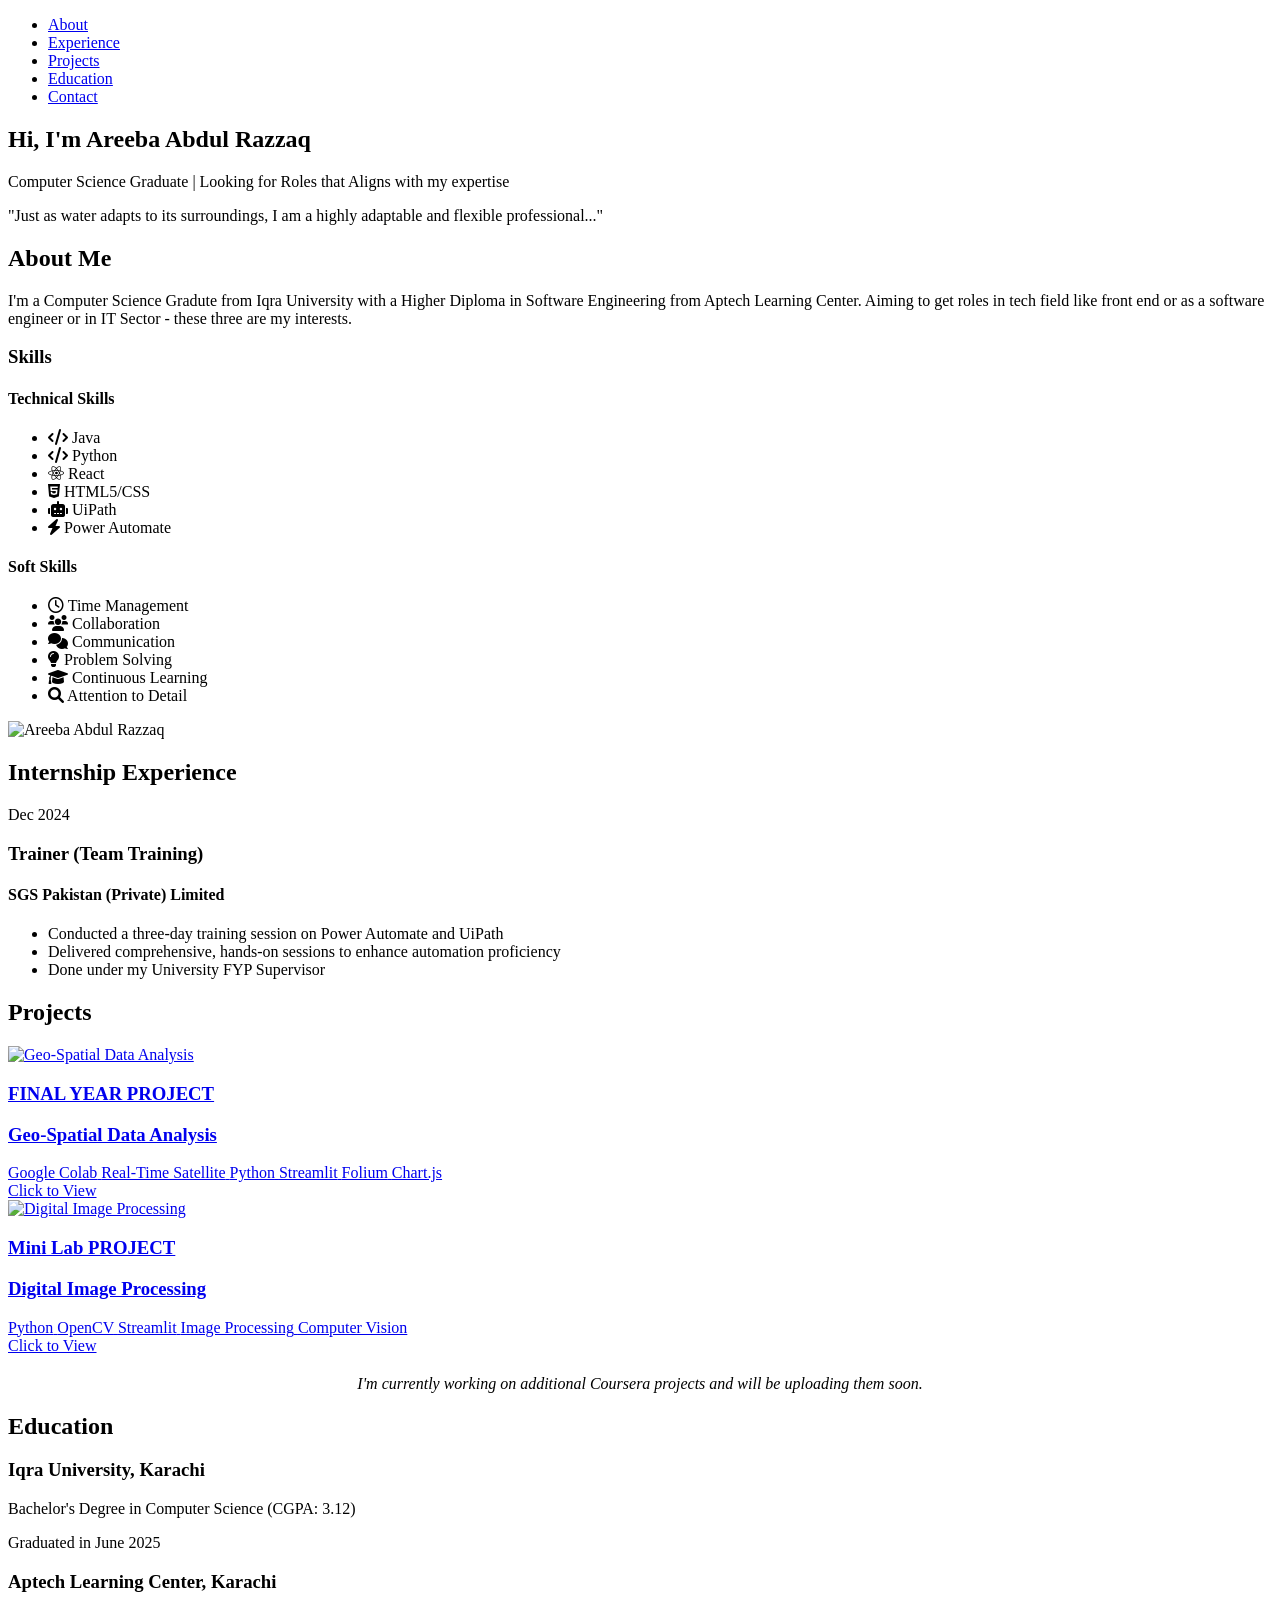
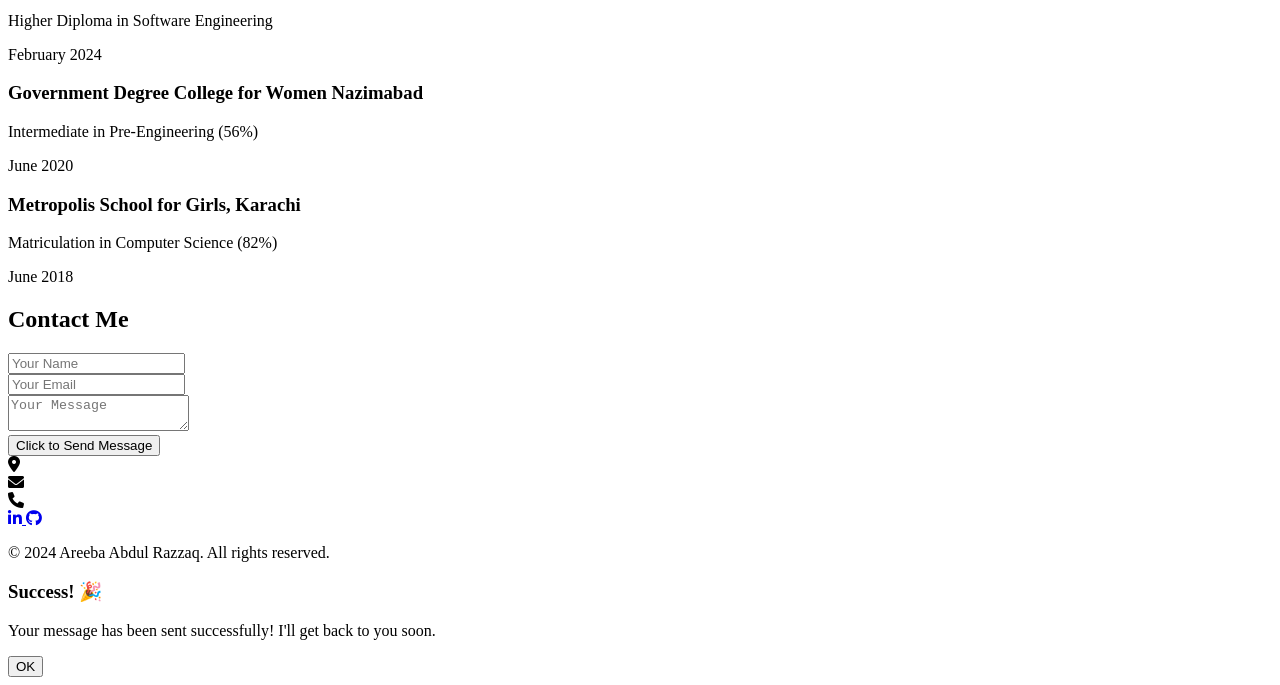
==== index.html @ e2c55e88 "Fix formatting issues in index.html" ====
<!DOCTYPE html>
<html lang="en">
<head>
    <meta charset="UTF-8">
    <meta name="viewport" content="width=device-width, initial-scale=1.0">
    <title>Areeba Abdul Razzaq | Portfolio</title>
    <link rel="stylesheet" href="styles.css">
    <link rel="stylesheet" href="https://cdnjs.cloudflare.com/ajax/libs/font-awesome/6.0.0-beta3/css/all.min.css">




    
</head>
<body>
    <nav id="navbar">
        <ul>
            <li><a href="#about">About</a></li>
            <li><a href="#experience">Experience</a></li>
            <li><a href="#projects">Projects</a></li>
            <li><a href="#education">Education</a></li>
            <li><a href="#contact">Contact</a></li>
        </ul>
    </nav>

    <section id="welcome-section">
        <h1>Hi, I'm Areeba Abdul Razzaq</h1>
        <p>Computer Science Graduate | Looking for Roles that Aligns with my expertise</p>
        <div class="quote">
            <p>"Just as water adapts to its surroundings, I am a highly adaptable and flexible professional..."</p>
        </div>
    </section>

    <section id="about">
        <h2>About Me</h2>
        <div class="about-content">
            <div class="about-text">
                <p>I'm a Computer Science Gradute from Iqra University with a Higher Diploma in Software Engineering from Aptech Learning Center. Aiming to get roles in tech field like front end or as a software engineer or in IT Sector - these three are my interests.</p>
                
                <h3>Skills</h3>
                <div class="skills-container">
                    <div class="technical-skills">
                        <h4>Technical Skills</h4>
                        <ul>
                            <li><i class="fas fa-code"></i> Java</li>
                            <li><i class="fas fa-code"></i> Python</li>
                            <li><i class="fab fa-react"></i> React</li>
                            <li><i class="fab fa-html5"></i> HTML5/CSS</li>
                            <li><i class="fas fa-robot"></i> UiPath</li>
                            <li><i class="fas fa-bolt"></i> Power Automate</li>
                        </ul>
                    </div>
                    <div class="soft-skills">
                        <h4>Soft Skills</h4>
                        <ul>
                            <li><i class="far fa-clock"></i> Time Management</li>
                            <li><i class="fas fa-users"></i> Collaboration</li>
                            <li><i class="fas fa-comments"></i> Communication</li>
                            <li><i class="fas fa-lightbulb"></i> Problem Solving</li>
                            <li><i class="fas fa-graduation-cap"></i> Continuous Learning</li>
                            <li><i class="fas fa-search"></i> Attention to Detail</li>
                        </ul>
                    </div>
                </div>
            </div>
            <div class="about-image">
                <img src="images/8I9A2857.JPG" alt="Areeba Abdul Razzaq">
            </div>
        </div>
    </section>

    <section id="experience">
        <h2>Internship Experience</h2>
        <div class="experience-container">
            <div class="experience-item">
                <div class="experience-date">Dec 2024</div>
                <div class="experience-content">
                    <h3>Trainer (Team Training)</h3>
                    <h4>SGS Pakistan (Private) Limited</h4>
                    <ul>
                        <li>Conducted a three-day training session on Power Automate and UiPath</li>
                        <li>Delivered comprehensive, hands-on sessions to enhance automation proficiency</li>
                        <li>Done under my University FYP Supervisor</li>
                    </ul>
                </div>
            </div>
        </div>
    </section>
<section id="projects">
    <h2>Projects</h2>
    <div class="projects-container">
        <div class="project-box">
            <div class="project-showcase">
                <a href="Final year Project.html" class="project-logo-container">
                    <div class="project-logo">
                        <img src="images/White Green and Black Line Art Earth Illustrative Nature Think Green Logo.png" alt="Geo-Spatial Data Analysis">
                    </div>
                    <h3>FINAL YEAR PROJECT</h3>
                    <h3>Geo-Spatial Data Analysis</h3>
                    <div class="project-tech">
                        <span>Google Colab</span>
                        <span>Real-Time Satellite</span>
                        <span>Python</span>
                        <span>Streamlit</span>
                        <span>Folium</span>
                        <span>Chart.js</span>
                    </div>
                </a>
                <a href="Final year Project.html" class="view-button">Click to View</a>
            </div>
        </div>

        <div class="project-box">
            <div class="project-showcase">
                <a href="https://digital-image-processing-lab-project-gjbtpv6ldcf4sjl9gvobe4.streamlit.app/" class="project-logo-container">
                    <div class="project-logo">
                        <img src="https://streamlit.io/images/brand/streamlit-mark-color.png" alt="Digital Image Processing">
                    </div>
                    <h3>Mini Lab PROJECT</h3>
                    <h3>Digital Image Processing</h3>
                    <div class="project-tech">
                        <span>Python</span>
                        <span>OpenCV</span>
                        <span>Streamlit</span>
                        <span>Image Processing</span>
                        <span>Computer Vision</span>
                    </div>
                </a>
                <a href="https://digital-image-processing-lab-project-gjbtpv6ldcf4sjl9gvobe4.streamlit.app/" class="view-button">Click to View</a>
            </div>
        </div>
    </div>

    <p style="text-align: center; margin-top: 20px; font-style: italic;">
        I'm currently working on additional Coursera projects and will be uploading them soon.
    </p>
</section>


    <section id="education">
        <h2>Education</h2>
        <div class="education-container">
            <div class="education-item">
                <h3>Iqra University, Karachi</h3>
                <p>Bachelor's Degree in Computer Science (CGPA: 3.12)</p>
                <p>Graduated in June 2025</p>
            </div>
            <div class="education-item">
                <h3>Aptech Learning Center, Karachi</h3>
                <p>Higher Diploma in Software Engineering</p>
                <p>February 2024</p>
            </div>
            <div class="education-item">
                <h3>Government Degree College for Women Nazimabad</h3>
                <p>Intermediate in Pre-Engineering (56%)</p>
                <p>June 2020</p>
            </div>
            <div class="education-item">
                <h3>Metropolis School for Girls, Karachi</h3>
                <p>Matriculation in Computer Science (82%)</p>
                <p>June 2018</p>
            </div>
        </div>
    </section>

    <section id="contact">
        <h2>Contact Me</h2>
        <div class="contact-container">
            <form id="contactForm" action="https://formsubmit.co/areebaabdulrazzaq06@gmail.com" method="POST">
                <div class="form-group">
                    <input type="text" id="name" name="name" placeholder="Your Name" required>
                </div>
                <div class="form-group">
                    <input type="email" id="email" name="email" placeholder="Your Email" required>
                </div>
                <div class="form-group">
                    <textarea id="message" name="message" placeholder="Your Message" required></textarea>
                </div>
                <input type="hidden" name="_subject" value="New Contact Form Submission">
                <input type="hidden" name="_captcha" value="false">
                <input type="text" name="_honey" style="display:none">
                <button type="submit" class="btn">Click to Send Message</button>
            </form>

            <div class="contact-details">
                <div class="contact-info">
                    <div class="contact-icon" data-tooltip="Karachi, Pakistan">
                        <i class="fas fa-map-marker-alt"></i>
                    </div>
                    <div class="contact-icon" data-tooltip="areebaabdulrazzaq06@gmail.com">
                        <i class="fas fa-envelope"></i>
                    </div>
                    <div class="contact-icon" data-tooltip="+92 312 2868633">
                        <i class="fas fa-phone"></i>
                    </div>
                </div>
                
                <div class="social-links">
                    <a href="https://www.linkedin.com/in/areeba-a-razzaq-45b7b427b" target="_blank" class="social-btn" data-tooltip="LinkedIn">
                        <i class="fab fa-linkedin-in"></i>
                    </a>
                    <a href="https://github.com/areeba-png" target="_blank" class="social-btn" data-tooltip="GitHub">
                        <i class="fab fa-github"></i>
                    </a>
                </div>
            </div>
        </div>
    </section>

    <footer>
        <p>&copy; 2024 Areeba Abdul Razzaq. All rights reserved.</p>
    </footer>

    <div id="successModal" class="modal">
        <div class="modal-content">
            <h3>Success! 🎉</h3>
            <p>Your message has been sent successfully! I'll get back to you soon.</p>
            <button class="modal-close">OK</button>
        </div>
    </div>

    <script src="script.js"></script>
</body>
</html>
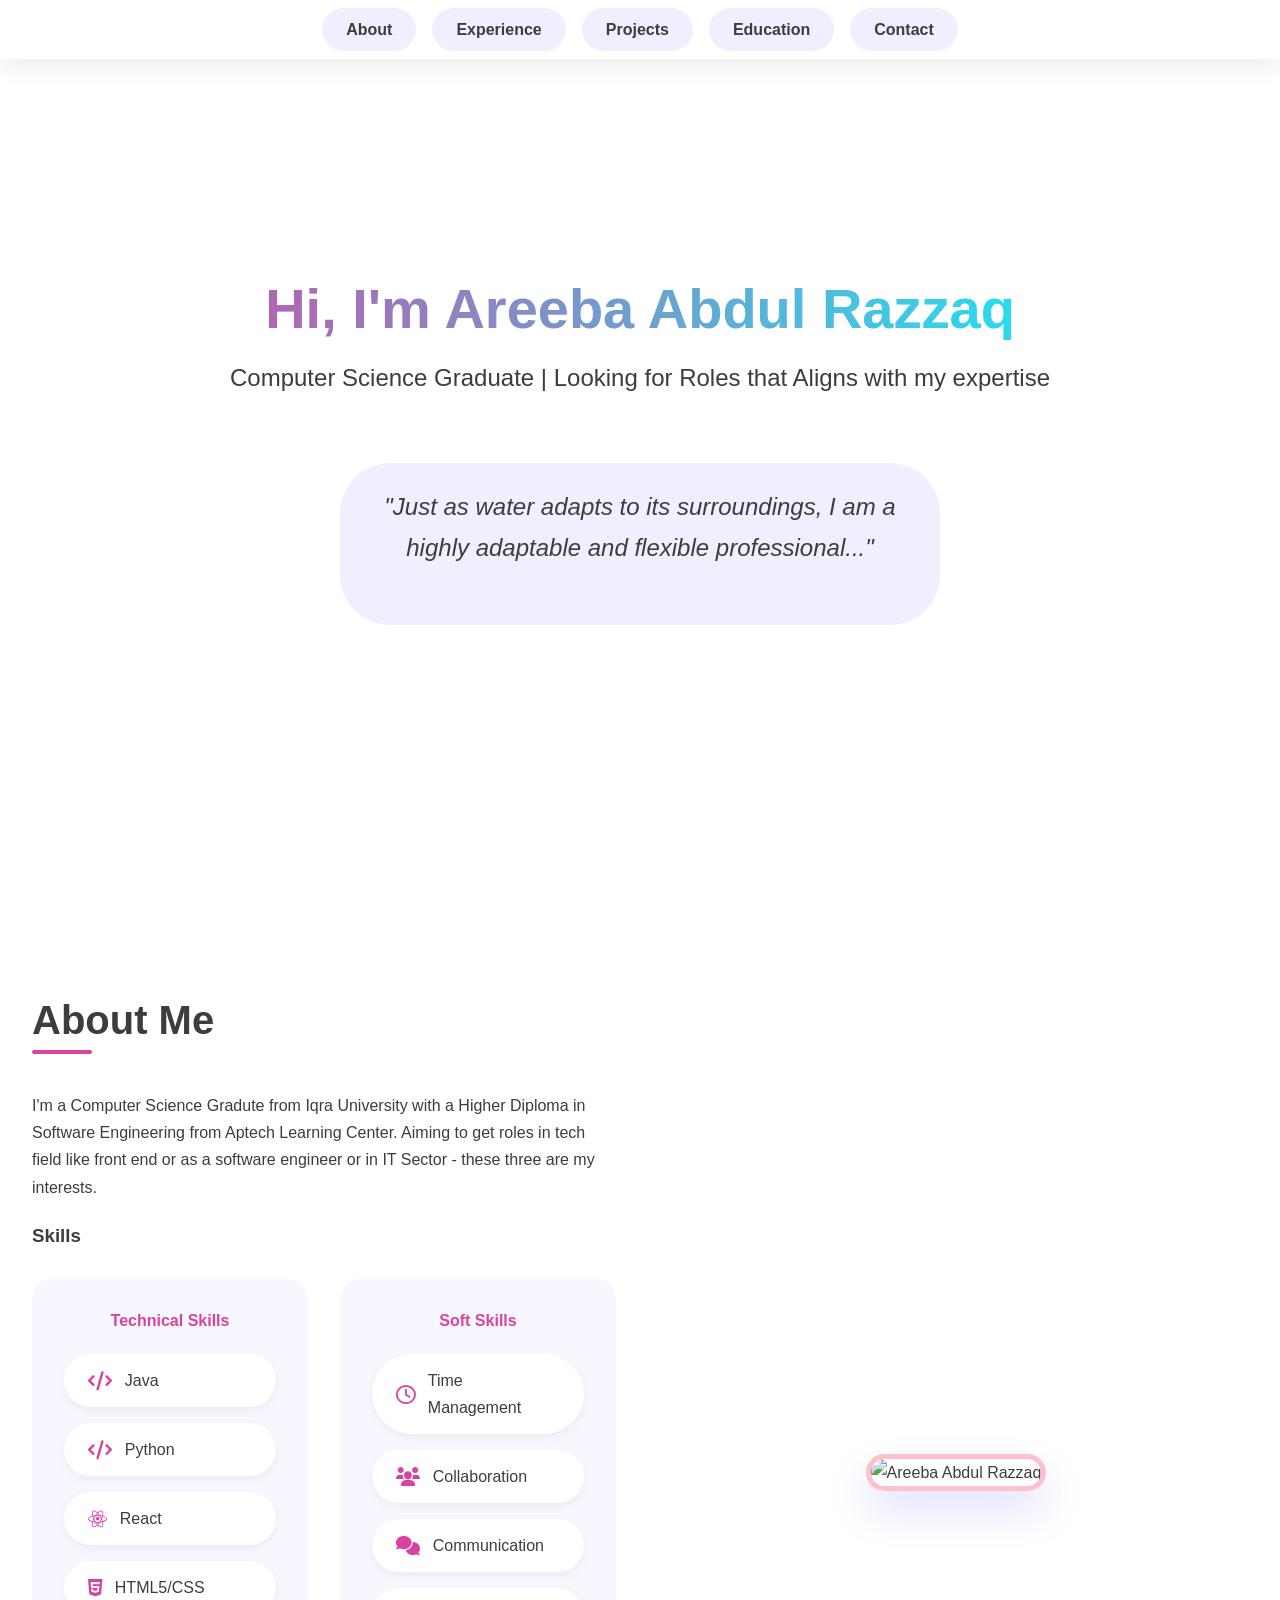
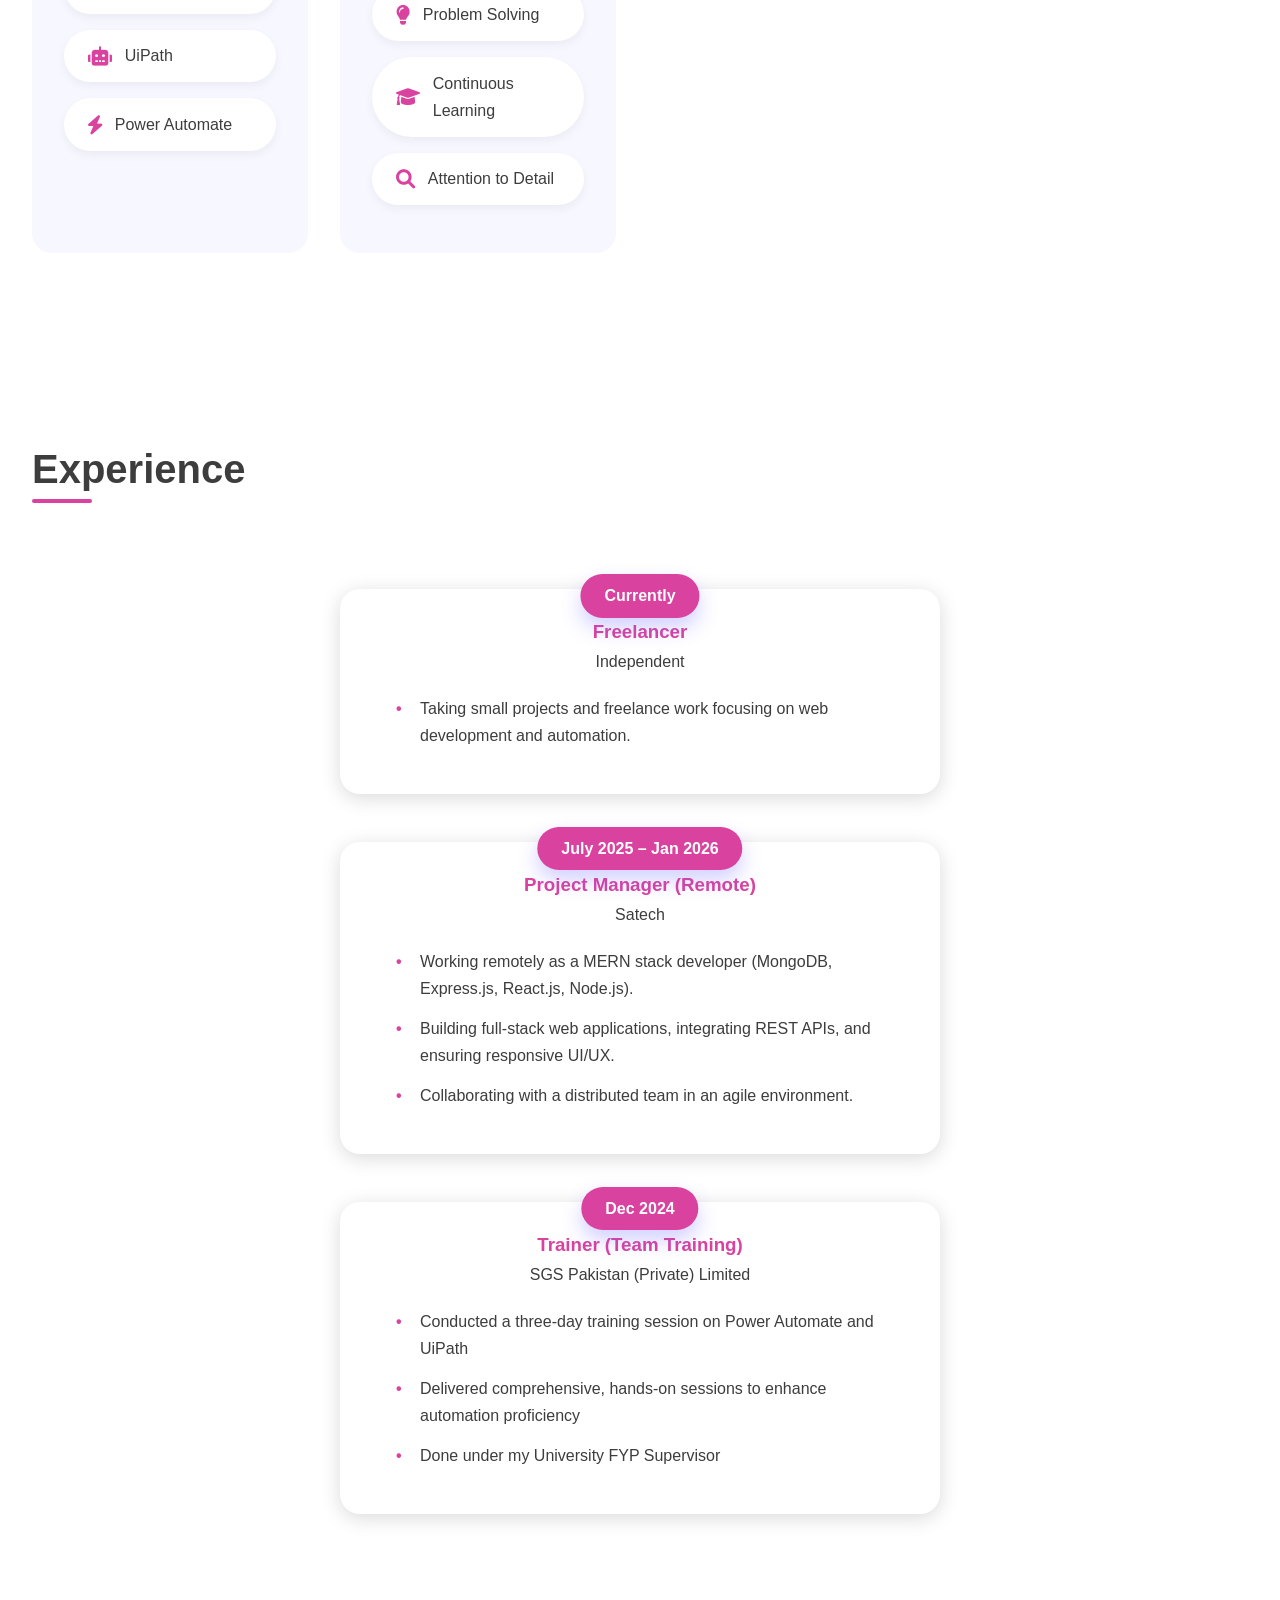
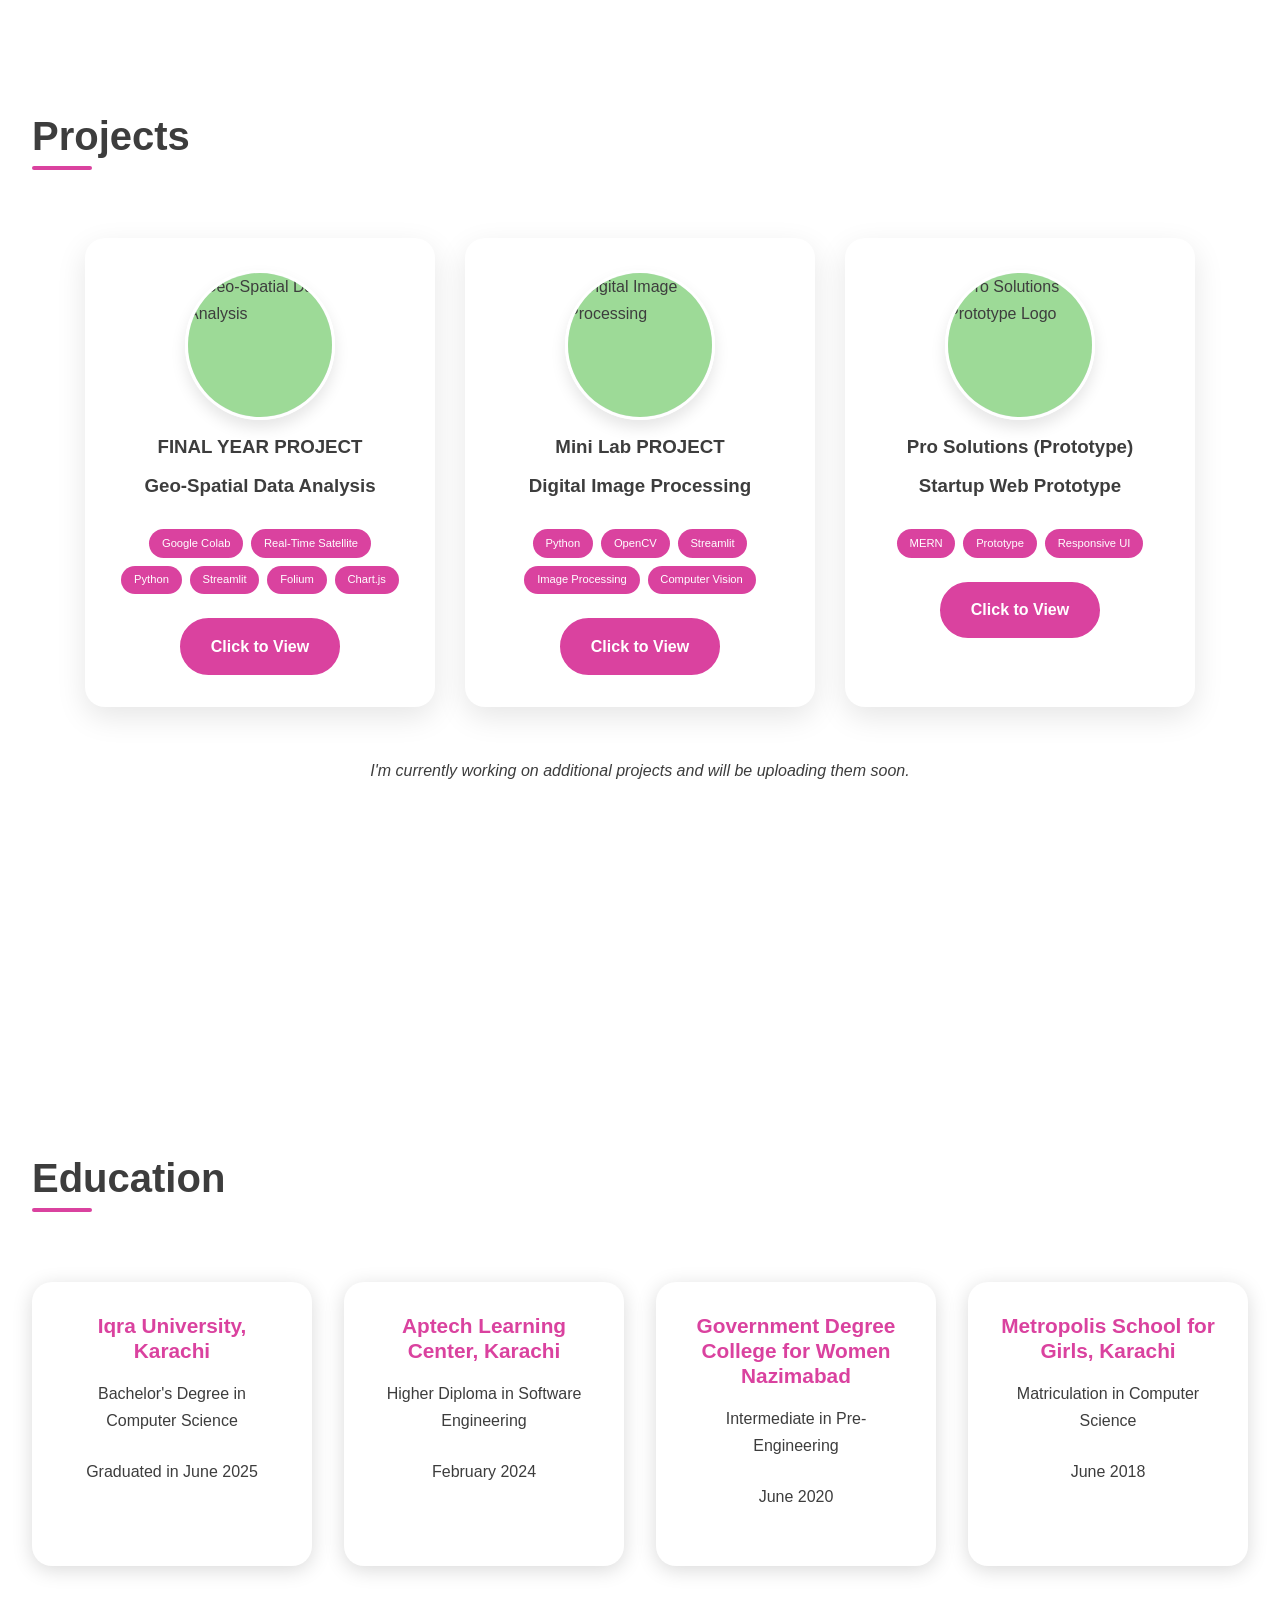
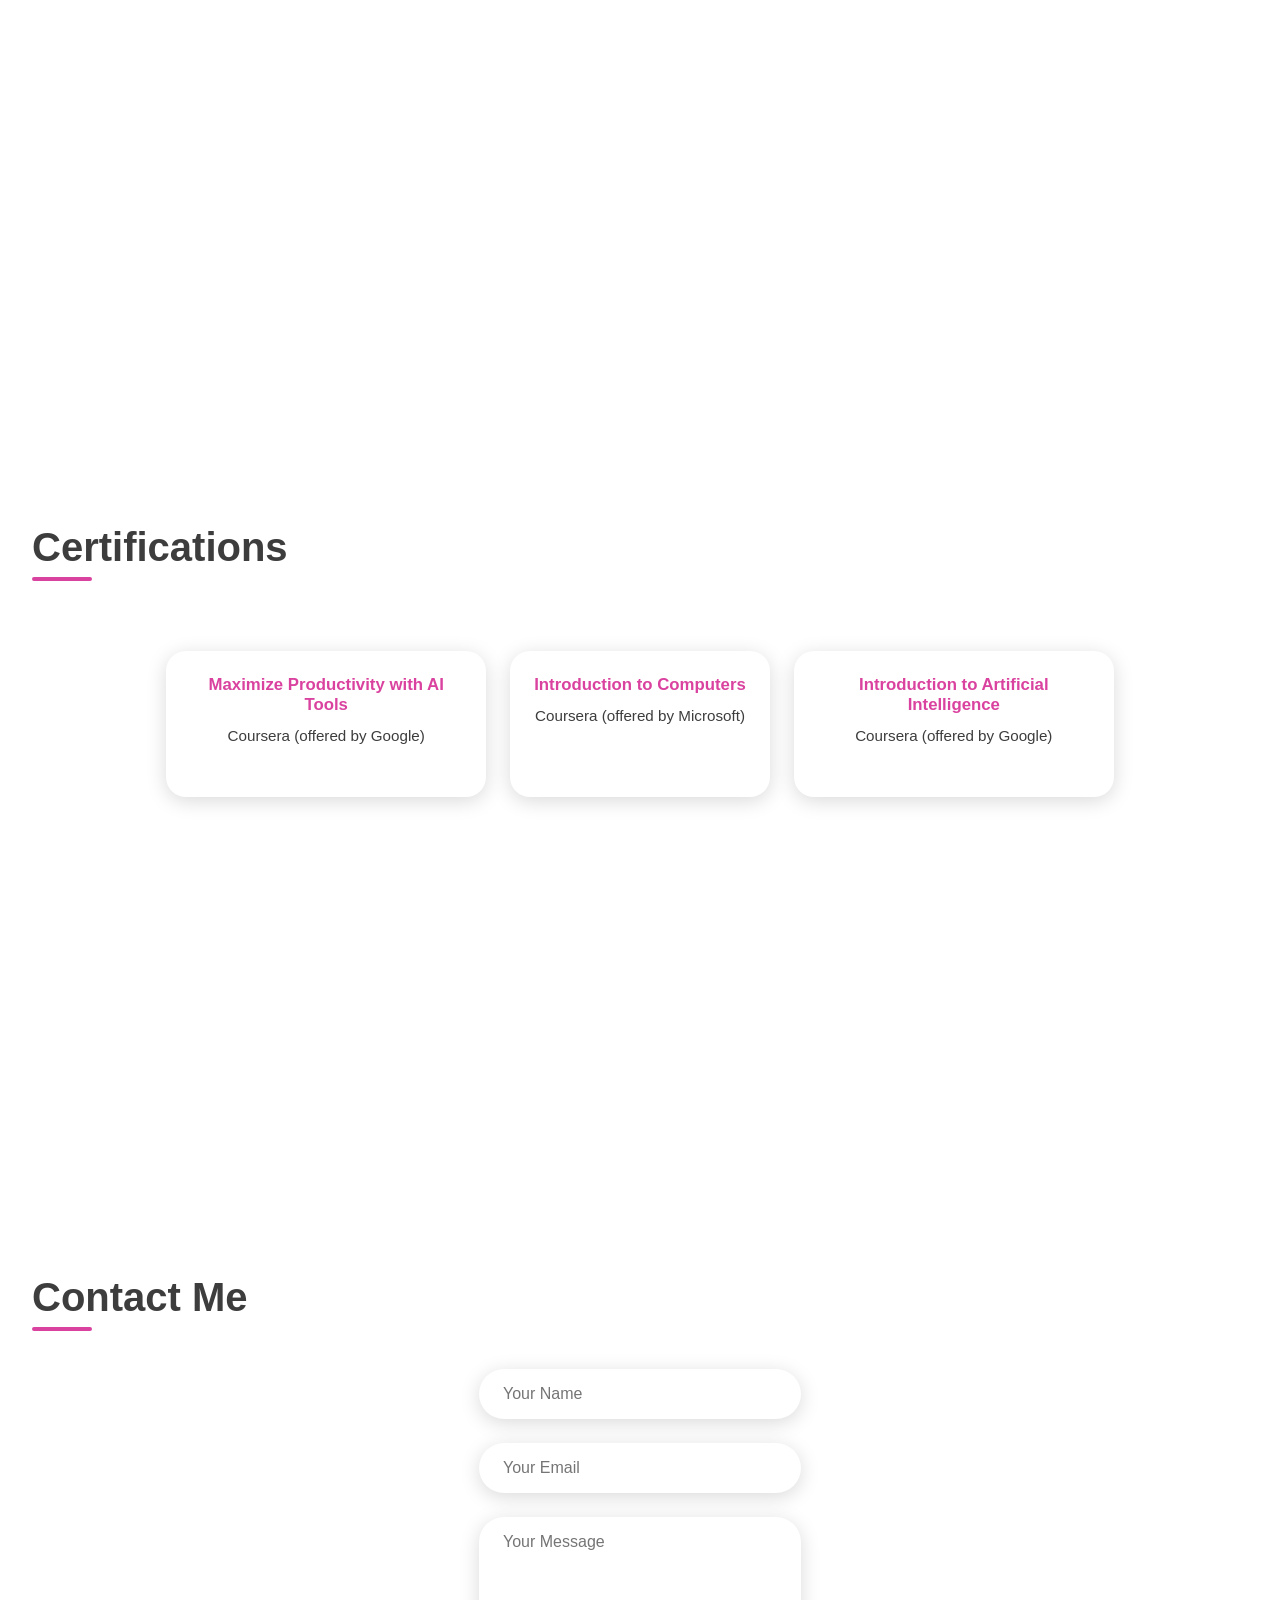
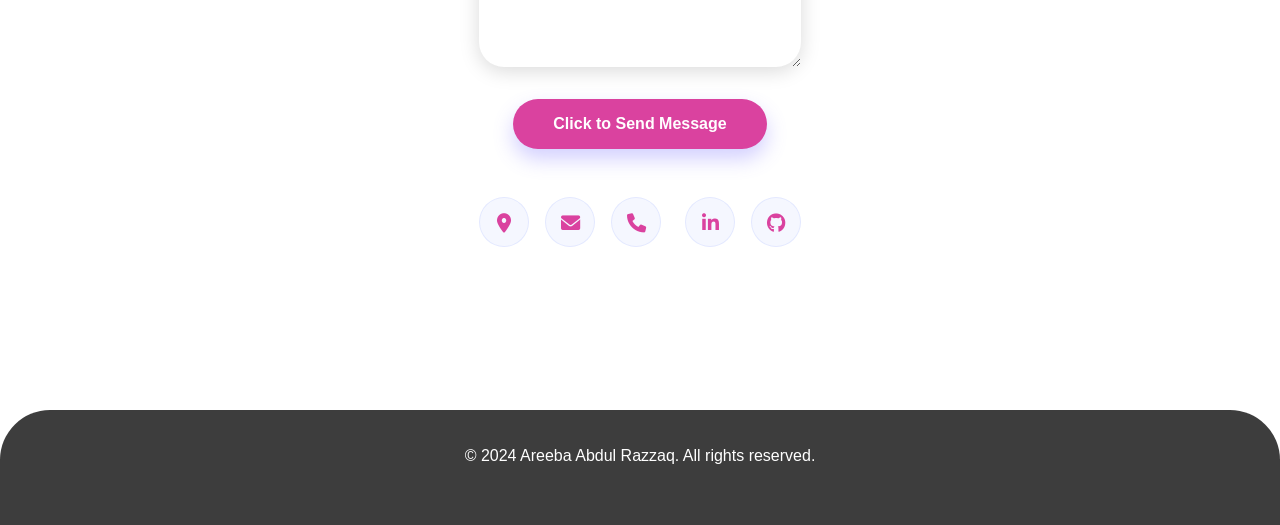
==== commit a806019f: "Updated the portfolio" ====
--- a/index.html
+++ b/index.html
@@ -7,10 +7,6 @@
     <link rel="stylesheet" href="styles.css">
     <link rel="stylesheet" href="https://cdnjs.cloudflare.com/ajax/libs/font-awesome/6.0.0-beta3/css/all.min.css">
 
-
-
-
-    
 </head>
 <body>
     <nav id="navbar">
@@ -70,8 +66,32 @@
     </section>
 
     <section id="experience">
-        <h2>Internship Experience</h2>
+        <h2>Experience</h2>
         <div class="experience-container">
+            <div class="experience-item">
+                <div class="experience-date">Currently</div>
+                <div class="experience-content">
+                    <h3>Freelancer</h3>
+                    <h4>Independent</h4>
+                    <ul>
+                        <li>Taking small projects and freelance work focusing on web development and automation.</li>
+                    </ul>
+                </div>
+            </div>
+
+            <div class="experience-item">
+                <div class="experience-date">July 2025 – Jan 2026</div>
+                <div class="experience-content">
+                    <h3>Project Manager (Remote)</h3>
+                    <h4>Satech</h4>
+                    <ul>
+                        <li>Working remotely as a MERN stack developer (MongoDB, Express.js, React.js, Node.js).</li>
+                        <li>Building full-stack web applications, integrating REST APIs, and ensuring responsive UI/UX.</li>
+                        <li>Collaborating with a distributed team in an agile environment.</li>
+                    </ul>
+                </div>
+            </div>
+
             <div class="experience-item">
                 <div class="experience-date">Dec 2024</div>
                 <div class="experience-content">
@@ -129,12 +149,31 @@
                 <a href="https://digital-image-processing-lab-project-gjbtpv6ldcf4sjl9gvobe4.streamlit.app/" class="view-button">Click to View</a>
             </div>
         </div>
+        <div class="project-box">
+            <div class="project-showcase">
+                <a href="https://pro-solutions-sage.vercel.app/" class="project-logo-container" target="_blank">
+                    <div class="project-logo">
+                        <img src="https://pro-solutions-sage.vercel.app/Images/logo.png" alt="Pro Solutions Prototype Logo">
+                    </div>
+                    <h3>Pro Solutions (Prototype)</h3>
+                    <h3>Startup Web Prototype</h3>
+                    <div class="project-tech">
+                        <span>MERN</span>
+                        <span>Prototype</span>
+                        <span>Responsive UI</span>
+                    </div>
+                </a>
+                <a href="https://pro-solutions-sage.vercel.app/" class="view-button" target="_blank">Click to View</a>
+            </div>
+        </div>
     </div>
 
     <p style="text-align: center; margin-top: 20px; font-style: italic;">
-        I'm currently working on additional Coursera projects and will be uploading them soon.
+        I'm currently working on additional projects and will be uploading them soon.
     </p>
 </section>
+
+    
 
 
     <section id="education">
@@ -142,7 +181,7 @@
         <div class="education-container">
             <div class="education-item">
                 <h3>Iqra University, Karachi</h3>
-                <p>Bachelor's Degree in Computer Science (CGPA: 3.12)</p>
+                <p>Bachelor's Degree in Computer Science</p>
                 <p>Graduated in June 2025</p>
             </div>
             <div class="education-item">
@@ -152,13 +191,31 @@
             </div>
             <div class="education-item">
                 <h3>Government Degree College for Women Nazimabad</h3>
-                <p>Intermediate in Pre-Engineering (56%)</p>
+                <p>Intermediate in Pre-Engineering</p>
                 <p>June 2020</p>
             </div>
             <div class="education-item">
                 <h3>Metropolis School for Girls, Karachi</h3>
-                <p>Matriculation in Computer Science (82%)</p>
+                <p>Matriculation in Computer Science</p>
                 <p>June 2018</p>
+            </div>
+        </div>
+    </section>
+
+    <section id="certifications">
+        <h2>Certifications</h2>
+        <div class="certifications-container">
+            <div class="certification-item">
+                <h3>Maximize Productivity with AI Tools</h3>
+                <p>Coursera (offered by Google)</p>
+            </div>
+            <div class="certification-item">
+                <h3>Introduction to Computers</h3>
+                <p>Coursera (offered by Microsoft)</p>
+            </div>
+            <div class="certification-item">
+                <h3>Introduction to Artificial Intelligence</h3>
+                <p>Coursera (offered by Google)</p>
             </div>
         </div>
     </section>
--- a/styles.css
+++ b/styles.css
@@ -0,0 +1,723 @@
+/* ===== CIRCULAR DESIGN SYSTEM ===== */
+:root {
+  --primary: #da429f;        /* bubblegum pink */
+  --primary-light: #ffc0cb;  /* pastel pink */
+  --secondary: #9370db;      /* medium purple */
+  --accent: #00ffff;         /* bright aqua */
+  --dark: #3d3d3d;           /* dark gray */
+  --light: #fff0f5;          /* lavender blush */
+  --lighter: #ffffff;
+  --transition: all 0.4s ease;
+  --shadow: 0 4px 20px rgba(0, 0, 0, 0.15);
+  --border-radius: 20px;
+}
+
+
+
+/* ===== BASE STYLES ===== */
+* {
+  margin: 0;
+  padding: 0;
+  box-sizing: border-box;
+}
+
+body {
+  font-family: 'Poppins', sans-serif;
+  line-height: 1.7;
+  color: var(--dark);
+  background-color: var(--lighter);
+  overflow-x: hidden;
+}
+
+section {
+  padding: 6rem 2rem;
+  min-height: 100vh;
+  display: flex;
+  flex-direction: column;
+  justify-content: center;
+  scroll-snap-align: start;
+}
+
+h1, h2, h3, h4 {
+  font-weight: 700;
+  line-height: 1.2;
+  margin-bottom: 1rem;
+}
+
+h1 { 
+  font-size: 3.5rem;
+  background: linear-gradient(to right, var(--primary), var(--accent));
+  -webkit-background-clip: text;
+  background-clip: text;
+  color: transparent;
+}
+
+h2 { 
+  font-size: 2.5rem;
+  position: relative;
+  display: inline-block;
+  margin-bottom: 3rem;
+}
+
+h2::after {
+  content: '';
+  position: absolute;
+  bottom: -10px;
+  left: 0;
+  width: 60px;
+  height: 4px;
+  background: var(--primary);
+  border-radius: 2px;
+}
+
+p {
+  margin-bottom: 1.5rem;
+}
+
+/* ===== CIRCULAR NAVIGATION ===== */
+#navbar {
+  position: fixed;
+  width: 100%;
+  background: rgba(255, 255, 255, 0.98);
+  backdrop-filter: blur(10px);
+  box-shadow: 0 2px 30px rgba(0, 0, 0, 0.1);
+  z-index: 1000;
+  padding: 1rem;
+}
+
+#navbar ul {
+  display: flex;
+  justify-content: center;
+  gap: 1rem;
+  margin: 0;
+  padding: 0;
+  list-style: none;
+}
+
+#navbar a {
+  color: var(--dark);
+  text-decoration: none;
+  font-weight: 600;
+  padding: 0.8rem 1.5rem;
+  border-radius: 50px;
+  transition: var(--transition);
+  background: rgba(108, 99, 255, 0.1);
+}
+
+#navbar a:hover,
+#navbar a.active {
+  background: var(--primary);
+  color: white;
+  transform: translateY(-3px);
+  box-shadow: 0 10px 20px rgba(108, 99, 255, 0.2);
+}
+
+/* ===== CIRCULAR HERO SECTION ===== */
+#welcome-section {
+  text-align: center;
+  padding-top: 8rem;
+}
+
+#welcome-section p {
+  font-size: 1.5rem;
+  margin-bottom: 2rem;
+}
+
+.quote {
+  max-width: 600px;
+  margin: 2rem auto;
+  padding: 1.5rem;
+  border-radius: 50px;
+  background: rgba(108, 99, 255, 0.1);
+  font-style: italic;
+}
+
+/* ===== CIRCULAR ABOUT SECTION ===== */
+.about-content {
+  display: flex;
+  align-items: center;
+  gap: 3rem;
+  flex-wrap: wrap;
+}
+
+.about-text {
+  flex: 1;
+  min-width: 300px;
+}
+
+.about-image {
+  flex: 1;
+  min-width: 300px;
+  text-align: center;
+}
+
+.about-image img {
+  width: 100%;
+  max-width: 500px;
+  height: auto;
+  object-fit: cover;
+  border-radius: var(--border-radius);
+  box-shadow: 0 20px 40px rgba(108, 99, 255, 0.2);
+  border: 5px solid var(--primary-light);
+  transition: var(--transition);
+}
+
+.about-image img:hover {
+  transform: scale(1.05);
+}
+
+.skills-container {
+  display: flex;
+  gap: 2rem;
+  margin-top: 2rem;
+  flex-wrap: wrap;
+}
+
+.technical-skills, .soft-skills {
+  flex: 1;
+  min-width: 250px;
+  padding: 2rem;
+  border-radius: var(--border-radius);
+  background: rgba(108, 99, 255, 0.05);
+  transition: var(--transition);
+}
+
+.technical-skills:hover, .soft-skills:hover {
+  background: rgba(108, 99, 255, 0.1);
+  transform: translateY(-5px);
+}
+
+.skills-container h4 {
+  color: var(--primary);
+  margin-bottom: 1.5rem;
+  text-align: center;
+}
+
+.skills-container ul {
+  display: flex;
+  flex-direction: column;
+  align-items: center;
+  list-style: none;
+}
+
+.skills-container li {
+  margin-bottom: 1rem;
+  display: flex;
+  align-items: center;
+  gap: 0.8rem;
+  padding: 0.8rem 1.5rem;
+  background: white;
+  border-radius: 50px;
+  box-shadow: 0 4px 10px rgba(0, 0, 0, 0.05);
+  transition: var(--transition);
+  width: 100%;
+}
+
+.skills-container li:hover {
+  background: var(--primary);
+  color: white;
+  transform: scale(1.05);
+}
+
+.skills-container li:hover i {
+  color: white;
+}
+
+.skills-container i {
+  color: var(--primary);
+  font-size: 1.2rem;
+}
+
+/* ===== EXPERIENCE SECTION ===== */
+.experience-container {
+  display: flex;
+  flex-direction: column;
+  align-items: center;
+  gap: 3rem;
+  margin-top: 3rem;
+}
+
+.experience-item {
+  position: relative;
+  width: 100%;
+  max-width: 600px;
+  padding: 2rem;
+  border-radius: var(--border-radius);
+  background: white;
+  box-shadow: var(--shadow);
+  transition: var(--transition);
+  display: flex;
+  flex-direction: column;
+  align-items: center;
+  text-align: center;
+}
+
+.experience-item:hover {
+  transform: translateY(-10px);
+  box-shadow: 0 15px 30px rgba(108, 99, 255, 0.2);
+}
+
+.experience-date {
+  position: absolute;
+  top: -15px;
+  left: 50%;
+  transform: translateX(-50%);
+  background: var(--primary);
+  color: white;
+  padding: 0.5rem 1.5rem;
+  border-radius: 50px;
+  font-weight: 600;
+  box-shadow: 0 10px 20px rgba(108, 99, 255, 0.3);
+  z-index: 1;
+}
+
+.experience-content {
+  width: 100%;
+}
+
+.experience-content h3 {
+  color: var(--primary);
+  margin-bottom: 0.5rem;
+}
+
+.experience-content h4 {
+  color: var(--dark);
+  font-size: 1rem;
+  margin-bottom: 1.5rem;
+  font-weight: 500;
+}
+
+.experience-content ul {
+  text-align: left;
+  padding-left: 1.5rem;
+  list-style: none;
+}
+
+.experience-content li {
+  margin-bottom: 0.8rem;
+  position: relative;
+  padding-left: 1.5rem;
+}
+
+.experience-content li::before {
+  content: '•';
+  color: var(--primary);
+  font-weight: bold;
+  position: absolute;
+  left: 0;
+}
+
+/* ===== EDUCATION SECTION ===== */
+.education-container {
+  display: flex;
+  flex-wrap: wrap;
+  gap: 2rem;
+  justify-content: center;
+  margin-top: 2rem;
+}
+
+/* ===== CERTIFICATIONS SECTION ===== */
+.certifications-container {
+  display: flex;
+  gap: 1.5rem;
+  justify-content: center;
+  flex-wrap: wrap;
+  margin-top: 2rem;
+}
+
+.certification-item {
+  background: white;
+  padding: 1.5rem;
+  border-radius: var(--border-radius);
+  box-shadow: var(--shadow);
+  min-width: 240px;
+  max-width: 320px;
+  text-align: center;
+  transition: var(--transition);
+}
+
+.certification-item:hover {
+  transform: translateY(-8px);
+  box-shadow: 0 18px 36px rgba(108, 99, 255, 0.18);
+}
+
+.certification-item h3 {
+  color: var(--primary);
+  font-size: 1.05rem;
+  margin-bottom: 0.5rem;
+}
+
+.certification-item p {
+  color: var(--dark);
+  font-size: 0.95rem;
+}
+
+.education-item {
+  flex: 1;
+  min-width: 250px;
+  max-width: 300px;
+  padding: 2rem;
+  border-radius: var(--border-radius);
+  background: white;
+  box-shadow: var(--shadow);
+  transition: var(--transition);
+  text-align: center;
+  display: flex;
+  flex-direction: column;
+  align-items: center;
+}
+
+.education-item:hover {
+  transform: translateY(-10px) scale(1.02);
+  box-shadow: 0 15px 30px rgba(108, 99, 255, 0.2);
+}
+
+.education-item h3 {
+  color: var(--primary);
+  font-size: 1.3rem;
+  margin-bottom: 1rem;
+}
+
+/* ===== PROJECTS SECTION ===== */
+.projects-container {
+  display: flex;
+  justify-content: center;
+  gap: 30px;
+  flex-wrap: wrap;
+  margin: 30px 0;
+}
+
+.project-box {
+  background: white;
+  border-radius: var(--border-radius);
+  box-shadow: 0 10px 30px rgba(0, 0, 0, 0.1);
+  padding: 2rem;
+  width: 100%;
+  max-width: 350px;
+  transition: transform 0.3s ease, box-shadow 0.3s ease;
+}
+
+.project-box:hover {
+  transform: translateY(-5px);
+  box-shadow: 0 15px 35px rgba(0, 0, 0, 0.15);
+}
+
+.project-showcase {
+  display: flex;
+  flex-direction: column;
+  align-items: center;
+  height: 100%;
+}
+
+.project-logo-container {
+  display: flex;
+  flex-direction: column;
+  align-items: center;
+  text-decoration: none;
+  color: var(--dark);
+  transition: transform 0.3s ease;
+}
+
+.project-logo-container:hover {
+  transform: translateY(-5px);
+}
+
+.project-logo {
+  width: 150px;
+  height: 150px;
+  border-radius: 50%;
+  background: linear-gradient(135deg, #f5f7fa 0%, #e4e8eb 100%);
+  display: flex;
+  align-items: center;
+  justify-content: center;
+  box-shadow: 0 8px 15px rgba(0,0,0,0.1);
+  border: 3px solid white;
+  overflow: hidden;
+  margin-bottom: 1rem;
+}
+
+.project-logo img {
+  width: 100%;
+  height: 100%;
+  object-fit: contain;
+  background-color: rgb(157, 218, 151);
+}
+
+.project-tech {
+  display: flex;
+  gap: 8px;
+  flex-wrap: wrap;
+  justify-content: center;
+  margin-top: 1rem;
+}
+
+.project-tech span {
+  background-color: var(--primary);
+  color: white;
+  padding: 0.3rem 0.8rem;
+  border-radius: 15px;
+  font-size: 0.7rem;
+  font-weight: 500;
+}
+
+.view-button {
+  display: inline-block;
+  margin-top: 1.5rem;
+  padding: 0.8rem 1.8rem;
+  background-color: var(--primary);
+  color: white;
+  text-decoration: none;
+  border-radius: 50px;
+  font-weight: 600;
+  transition: all 0.3s ease;
+  border: 2px solid var(--primary);
+}
+
+.view-button:hover {
+  background-color: transparent;
+  color: var(--primary);
+  transform: translateY(-3px);
+}
+
+/* ===== CONTACT SECTION ===== */
+.contact-container {
+  display: flex;
+  flex-direction: column;
+  gap: 3rem;
+  max-width: 800px;
+  margin: 0 auto;
+}
+
+#contactForm {
+  width: 100%;
+  order: 1;
+}
+
+.form-group {
+  margin-bottom: 1.5rem;
+}
+
+.form-group input,
+.form-group textarea {
+  width: 100%;
+  padding: 1rem 1.5rem;
+  border: none;
+  border-radius: 50px;
+  font-family: inherit;
+  font-size: 1rem;
+  transition: var(--transition);
+  background: white;
+  box-shadow: var(--shadow);
+}
+
+.form-group textarea {
+  border-radius: 25px;
+  min-height: 150px;
+  resize: vertical;
+}
+
+.form-group input:focus,
+.form-group textarea:focus {
+  outline: none;
+  box-shadow: 0 0 0 3px rgba(108, 99, 255, 0.3);
+}
+
+.btn {
+  background: var(--primary);
+  color: white;
+  border: none;
+  padding: 1rem 2.5rem;
+  font-size: 1rem;
+  font-weight: 600;
+  border-radius: 50px;
+  cursor: pointer;
+  transition: var(--transition);
+  box-shadow: 0 10px 20px rgba(108, 99, 255, 0.3);
+  display: block;
+  margin: 0 auto;
+  width: fit-content;
+}
+
+.btn:hover {
+  background: var(--secondary);
+  transform: translateY(-5px);
+  box-shadow: 0 15px 30px rgba(108, 99, 255, 0.4);
+}
+
+.contact-details {
+  display: flex;
+  justify-content: center;
+  gap: 1.5rem;
+  flex-wrap: wrap;
+  order: 2;
+}
+
+.contact-info {
+  display: flex;
+  gap: 1rem;
+}
+
+.contact-icon, .social-btn {
+  position: relative;
+  width: 50px;
+  height: 50px;
+  border-radius: 50%;
+  background: rgba(155, 176, 255, 0.1);
+  display: flex;
+  align-items: center;
+  justify-content: center;
+  color: var(--primary);
+  font-size: 1.2rem;
+  transition: var(--transition);
+  cursor: pointer;
+  border: 1px solid rgba(155, 176, 255, 0.2);
+  text-decoration: none;
+}
+
+.contact-icon:hover, .social-btn:hover {
+  background: var(--primary);
+  color: white;
+  transform: translateY(-3px);
+}
+
+.contact-icon::after, .social-btn::after {
+  content: attr(data-tooltip);
+  position: absolute;
+  bottom: -40px;
+  left: 50%;
+  transform: translateX(-50%);
+  background: var(--dark);
+  color: white;
+  padding: 0.5rem 1rem;
+  border-radius: 4px;
+  font-size: 0.8rem;
+  white-space: nowrap;
+  opacity: 0;
+  visibility: hidden;
+  transition: var(--transition);
+  z-index: 10;
+}
+
+.contact-icon:hover::after, .social-btn:hover::after {
+  opacity: 1;
+  visibility: visible;
+  bottom: -45px;
+}
+
+.social-links {
+  display: flex;
+  gap: 1rem;
+  justify-content: center;
+}
+
+/* ===== MODAL ===== */
+.modal {
+  position: fixed;
+  top: 0;
+  left: 0;
+  width: 100%;
+  height: 100%;
+  background: rgba(0, 0, 0, 0.7);
+  display: flex;
+  align-items: center;
+  justify-content: center;
+  z-index: 2000;
+  opacity: 0;
+  visibility: hidden;
+  transition: var(--transition);
+}
+
+.modal.active {
+  opacity: 1;
+  visibility: visible;
+}
+
+.modal-content {
+  background: white;
+  padding: 3rem;
+  border-radius: var(--border-radius);
+  text-align: center;
+  max-width: 500px;
+  width: 90%;
+  transform: scale(0.9);
+  transition: var(--transition);
+  box-shadow: 0 20px 40px rgba(0, 0, 0, 0.2);
+}
+
+.modal.active .modal-content {
+  transform: scale(1);
+}
+
+.modal h3 {
+  color: var(--primary);
+  font-size: 2rem;
+  margin-bottom: 1rem;
+}
+
+.modal-close {
+  background: var(--primary);
+  color: white;
+  border: none;
+  padding: 0.8rem 2rem;
+  margin-top: 1.5rem;
+  border-radius: 50px;
+  cursor: pointer;
+  transition: var(--transition);
+  font-weight: 600;
+}
+
+.modal-close:hover {
+  background: var(--secondary);
+  transform: translateY(-3px);
+}
+
+/* ===== FOOTER ===== */
+footer {
+  text-align: center;
+  padding: 2rem;
+  background: var(--dark);
+  color: white;
+  border-radius: 50px 50px 0 0;
+}
+
+/* ===== RESPONSIVE STYLES ===== */
+@media (max-width: 768px) {
+  h1 { font-size: 2.5rem; }
+  h2 { font-size: 2rem; }
+  
+  section {
+    padding: 4rem 1.5rem;
+  }
+  
+  .about-content {
+    flex-direction: column;
+  }
+  
+  .skills-container {
+    flex-direction: column;
+  }
+  
+  .contact-icon, .social-btn {
+    width: 45px;
+    height: 45px;
+    font-size: 1.1rem;
+  }
+}
+
+@media (max-width: 480px) {
+  #navbar ul {
+    flex-wrap: wrap;
+  }
+  
+  #navbar a {
+    padding: 0.6rem 1rem;
+    font-size: 0.9rem;
+  }
+  
+  h1 { font-size: 2rem; }
+  h2 { font-size: 1.8rem; }
+  
+  .project-box {
+    padding: 1.5rem;
+  }
+}
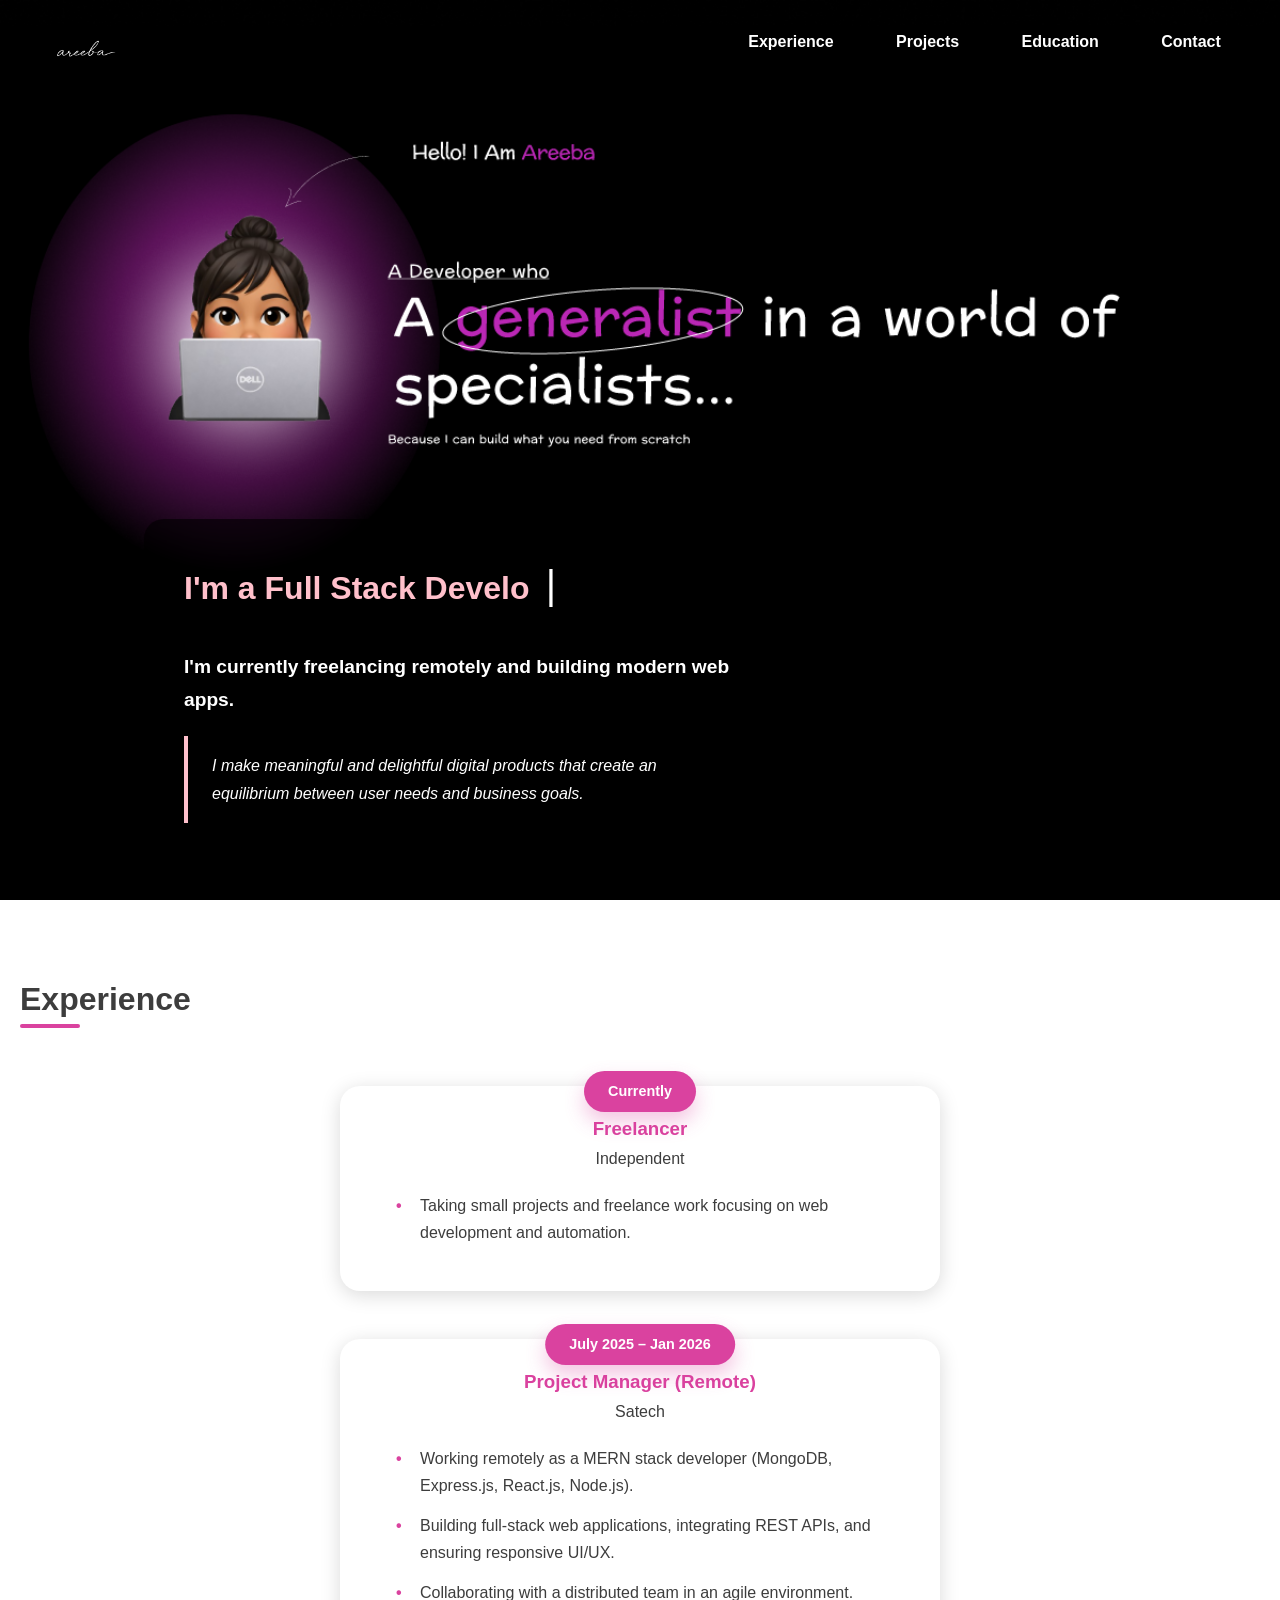
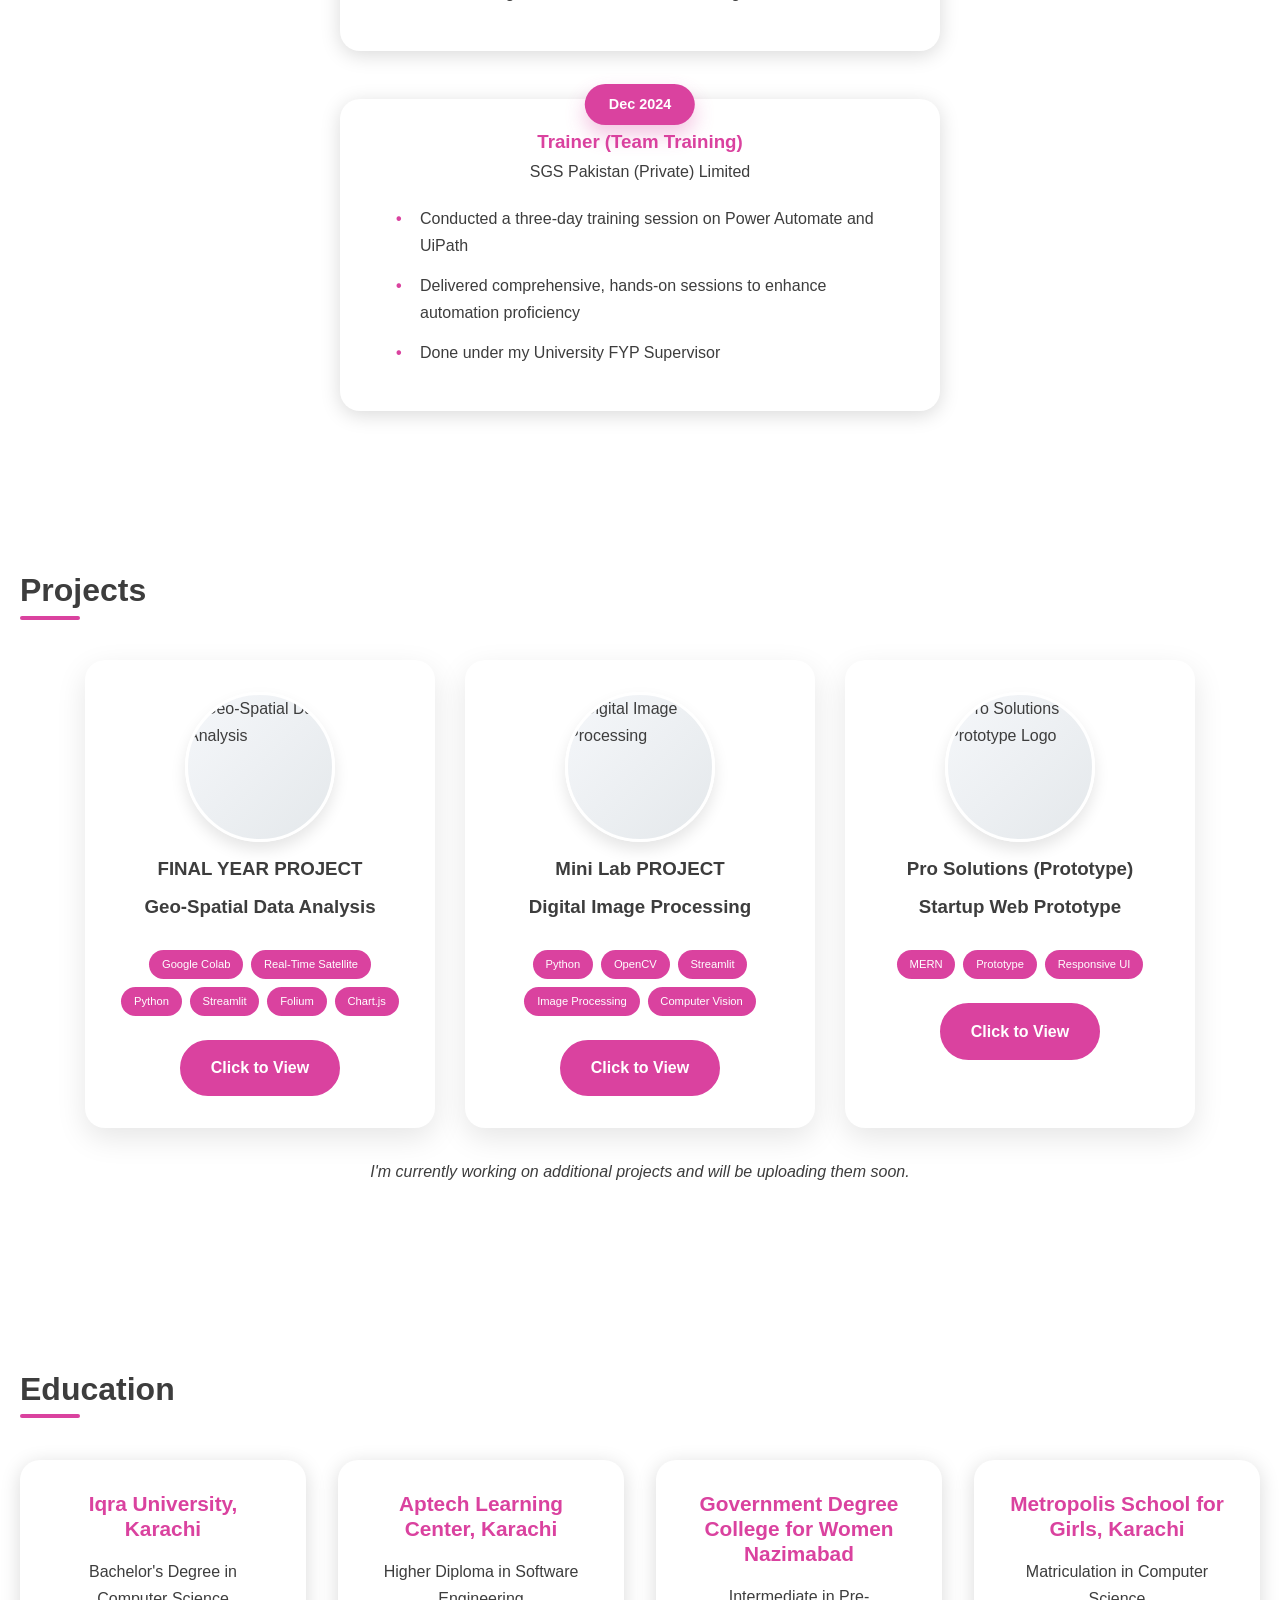
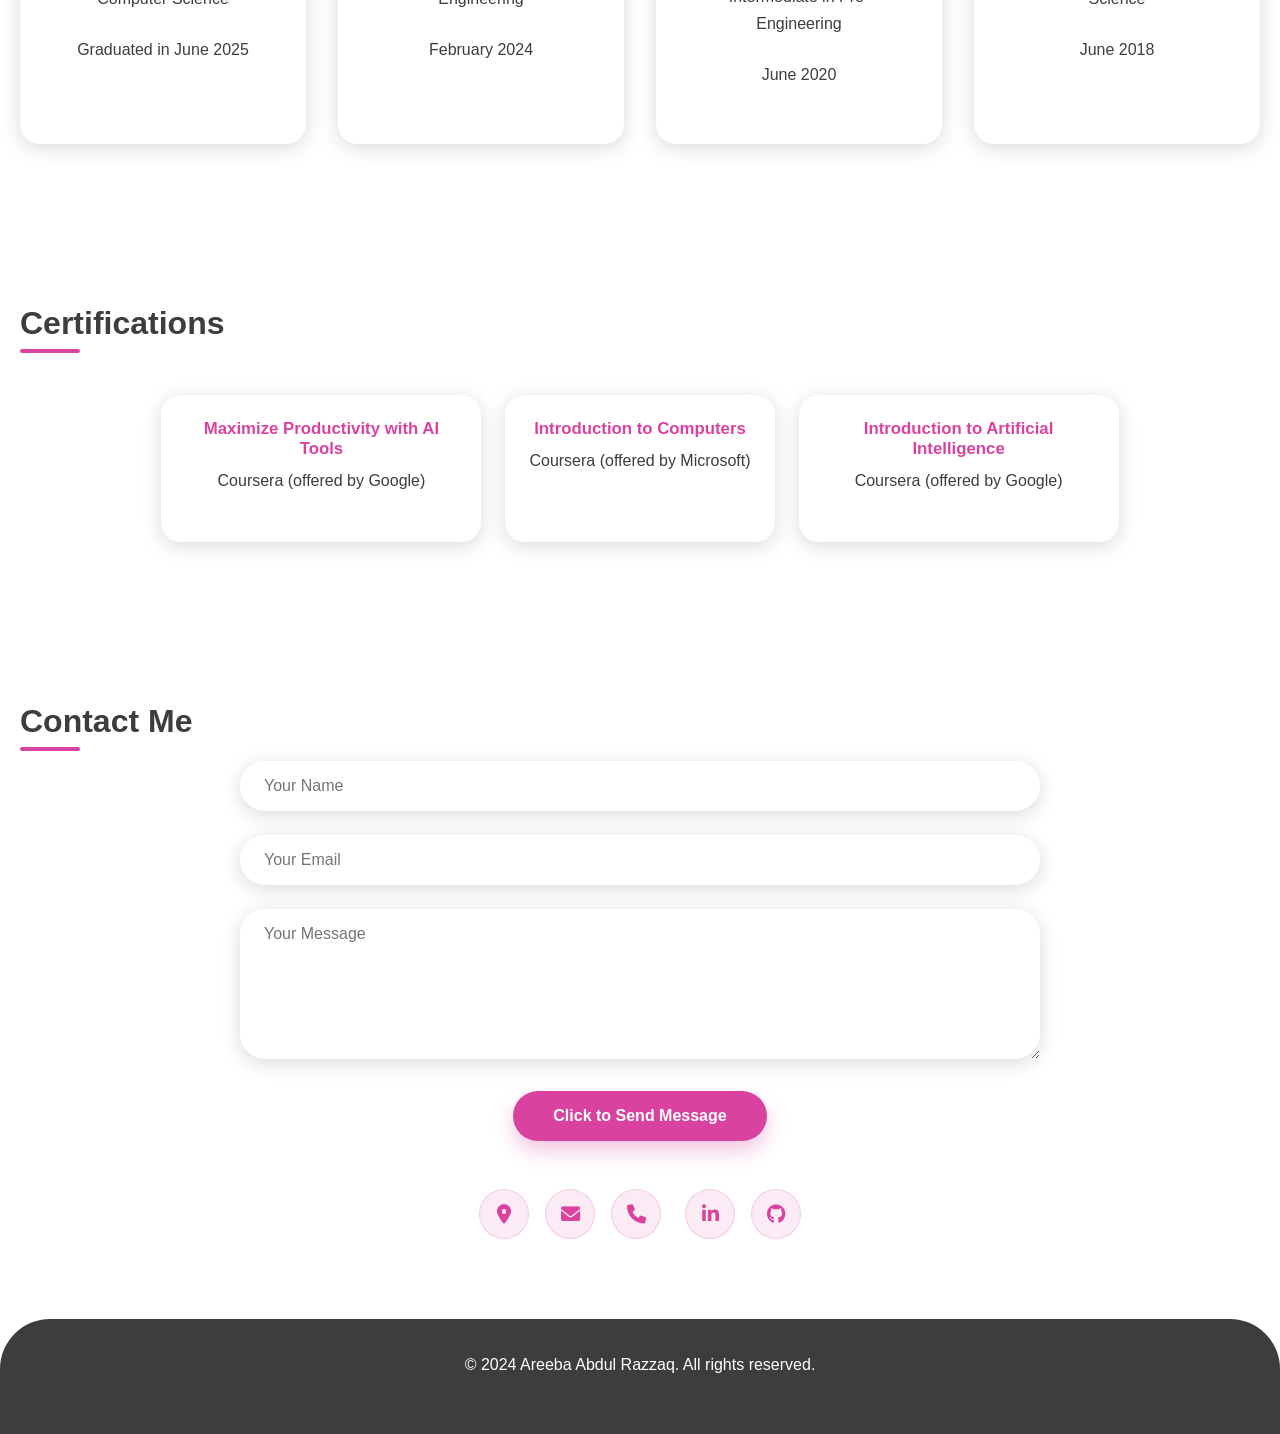
==== commit e5ffd00f: "Add full-width hero banner" ====
--- a/index.html
+++ b/index.html
@@ -6,65 +6,37 @@
     <title>Areeba Abdul Razzaq | Portfolio</title>
     <link rel="stylesheet" href="styles.css">
     <link rel="stylesheet" href="https://cdnjs.cloudflare.com/ajax/libs/font-awesome/6.0.0-beta3/css/all.min.css">
-
 </head>
 <body>
-    <nav id="navbar">
-        <ul>
-            <li><a href="#about">About</a></li>
-            <li><a href="#experience">Experience</a></li>
-            <li><a href="#projects">Projects</a></li>
-            <li><a href="#education">Education</a></li>
-            <li><a href="#contact">Contact</a></li>
-        </ul>
-    </nav>
-
-    <section id="welcome-section">
-        <h1>Hi, I'm Areeba Abdul Razzaq</h1>
-        <p>Computer Science Graduate | Looking for Roles that Aligns with my expertise</p>
-        <div class="quote">
-            <p>"Just as water adapts to its surroundings, I am a highly adaptable and flexible professional..."</p>
-        </div>
-    </section>
-
-    <section id="about">
-        <h2>About Me</h2>
-        <div class="about-content">
-            <div class="about-text">
-                <p>I'm a Computer Science Gradute from Iqra University with a Higher Diploma in Software Engineering from Aptech Learning Center. Aiming to get roles in tech field like front end or as a software engineer or in IT Sector - these three are my interests.</p>
-                
-                <h3>Skills</h3>
-                <div class="skills-container">
-                    <div class="technical-skills">
-                        <h4>Technical Skills</h4>
-                        <ul>
-                            <li><i class="fas fa-code"></i> Java</li>
-                            <li><i class="fas fa-code"></i> Python</li>
-                            <li><i class="fab fa-react"></i> React</li>
-                            <li><i class="fab fa-html5"></i> HTML5/CSS</li>
-                            <li><i class="fas fa-robot"></i> UiPath</li>
-                            <li><i class="fas fa-bolt"></i> Power Automate</li>
-                        </ul>
-                    </div>
-                    <div class="soft-skills">
-                        <h4>Soft Skills</h4>
-                        <ul>
-                            <li><i class="far fa-clock"></i> Time Management</li>
-                            <li><i class="fas fa-users"></i> Collaboration</li>
-                            <li><i class="fas fa-comments"></i> Communication</li>
-                            <li><i class="fas fa-lightbulb"></i> Problem Solving</li>
-                            <li><i class="fas fa-graduation-cap"></i> Continuous Learning</li>
-                            <li><i class="fas fa-search"></i> Attention to Detail</li>
-                        </ul>
-                    </div>
-                </div>
-            </div>
-            <div class="about-image">
-                <img src="images/8I9A2857.JPG" alt="Areeba Abdul Razzaq">
-            </div>
-        </div>
-    </section>
-
+    <section id="welcome-section" class="hero-banner">
+<div class="logo">
+    <a href="#">
+        <img src="images/Areebs_sign-removebg-preview.png" alt="Areeba Abdul Razzaq Logo">
+    </a>
+</div>
+        <!-- Navigation - Top Right -->
+        <nav class="banner-nav">
+            <ul>
+                <li><a href="#experience">Experience</a></li>
+                <li><a href="#projects">Projects</a></li>
+                <li><a href="#education">Education</a></li>
+                <li><a href="#contact">Contact</a></li>
+            </ul>
+        </nav>
+
+        <div class="banner-content">
+            <div class="typing-container">
+                <span class="typing-text"></span>
+                <span class="typing-cursor">|</span>
+            </div>
+            <div class="current-status">I'm currently freelancing remotely and building modern web apps.</div>
+            <div class="banner-quote">
+                <p>I make meaningful and delightful digital products that create an equilibrium between user needs and business goals.</p>
+            </div>
+        </div>
+    </section>
+
+    <!-- Rest of your sections remain the same -->
     <section id="experience">
         <h2>Experience</h2>
         <div class="experience-container">
@@ -78,7 +50,6 @@
                     </ul>
                 </div>
             </div>
-
             <div class="experience-item">
                 <div class="experience-date">July 2025 – Jan 2026</div>
                 <div class="experience-content">
@@ -91,7 +62,6 @@
                     </ul>
                 </div>
             </div>
-
             <div class="experience-item">
                 <div class="experience-date">Dec 2024</div>
                 <div class="experience-content">
@@ -106,75 +76,71 @@
             </div>
         </div>
     </section>
-<section id="projects">
-    <h2>Projects</h2>
-    <div class="projects-container">
-        <div class="project-box">
-            <div class="project-showcase">
-                <a href="Final year Project.html" class="project-logo-container">
-                    <div class="project-logo">
-                        <img src="images/White Green and Black Line Art Earth Illustrative Nature Think Green Logo.png" alt="Geo-Spatial Data Analysis">
-                    </div>
-                    <h3>FINAL YEAR PROJECT</h3>
-                    <h3>Geo-Spatial Data Analysis</h3>
-                    <div class="project-tech">
-                        <span>Google Colab</span>
-                        <span>Real-Time Satellite</span>
-                        <span>Python</span>
-                        <span>Streamlit</span>
-                        <span>Folium</span>
-                        <span>Chart.js</span>
-                    </div>
-                </a>
-                <a href="Final year Project.html" class="view-button">Click to View</a>
-            </div>
-        </div>
-
-        <div class="project-box">
-            <div class="project-showcase">
-                <a href="https://digital-image-processing-lab-project-gjbtpv6ldcf4sjl9gvobe4.streamlit.app/" class="project-logo-container">
-                    <div class="project-logo">
-                        <img src="https://streamlit.io/images/brand/streamlit-mark-color.png" alt="Digital Image Processing">
-                    </div>
-                    <h3>Mini Lab PROJECT</h3>
-                    <h3>Digital Image Processing</h3>
-                    <div class="project-tech">
-                        <span>Python</span>
-                        <span>OpenCV</span>
-                        <span>Streamlit</span>
-                        <span>Image Processing</span>
-                        <span>Computer Vision</span>
-                    </div>
-                </a>
-                <a href="https://digital-image-processing-lab-project-gjbtpv6ldcf4sjl9gvobe4.streamlit.app/" class="view-button">Click to View</a>
-            </div>
-        </div>
-        <div class="project-box">
-            <div class="project-showcase">
-                <a href="https://pro-solutions-sage.vercel.app/" class="project-logo-container" target="_blank">
-                    <div class="project-logo">
-                        <img src="https://pro-solutions-sage.vercel.app/Images/logo.png" alt="Pro Solutions Prototype Logo">
-                    </div>
-                    <h3>Pro Solutions (Prototype)</h3>
-                    <h3>Startup Web Prototype</h3>
-                    <div class="project-tech">
-                        <span>MERN</span>
-                        <span>Prototype</span>
-                        <span>Responsive UI</span>
-                    </div>
-                </a>
-                <a href="https://pro-solutions-sage.vercel.app/" class="view-button" target="_blank">Click to View</a>
-            </div>
-        </div>
-    </div>
-
-    <p style="text-align: center; margin-top: 20px; font-style: italic;">
-        I'm currently working on additional projects and will be uploading them soon.
-    </p>
-</section>
-
     
-
+    <section id="projects">
+        <h2>Projects</h2>
+        <div class="projects-container">
+            <div class="project-box">
+                <div class="project-showcase">
+                    <a href="Final year Project.html" class="project-logo-container">
+                        <div class="project-logo">
+                            <img src="images/White Green and Black Line Art Earth Illustrative Nature Think Green Logo.png" alt="Geo-Spatial Data Analysis">
+                        </div>
+                        <h3>FINAL YEAR PROJECT</h3>
+                        <h3>Geo-Spatial Data Analysis</h3>
+                        <div class="project-tech">
+                            <span>Google Colab</span>
+                            <span>Real-Time Satellite</span>
+                            <span>Python</span>
+                            <span>Streamlit</span>
+                            <span>Folium</span>
+                            <span>Chart.js</span>
+                        </div>
+                    </a>
+                    <a href="Final year Project.html" class="view-button">Click to View</a>
+                </div>
+            </div>
+            <div class="project-box">
+                <div class="project-showcase">
+                    <a href="https://digital-image-processing-lab-project-gjbtpv6ldcf4sjl9gvobe4.streamlit.app/" class="project-logo-container">
+                        <div class="project-logo">
+                            <img src="https://streamlit.io/images/brand/streamlit-mark-color.png" alt="Digital Image Processing">
+                        </div>
+                        <h3>Mini Lab PROJECT</h3>
+                        <h3>Digital Image Processing</h3>
+                        <div class="project-tech">
+                            <span>Python</span>
+                            <span>OpenCV</span>
+                            <span>Streamlit</span>
+                            <span>Image Processing</span>
+                            <span>Computer Vision</span>
+                        </div>
+                    </a>
+                    <a href="https://digital-image-processing-lab-project-gjbtpv6ldcf4sjl9gvobe4.streamlit.app/" class="view-button">Click to View</a>
+                </div>
+            </div>
+            <div class="project-box">
+                <div class="project-showcase">
+                    <a href="https://pro-solutions-sage.vercel.app/" class="project-logo-container" target="_blank">
+                        <div class="project-logo">
+                            <img src="https://pro-solutions-sage.vercel.app/Images/logo.png" alt="Pro Solutions Prototype Logo">
+                        </div>
+                        <h3>Pro Solutions (Prototype)</h3>
+                        <h3>Startup Web Prototype</h3>
+                        <div class="project-tech">
+                            <span>MERN</span>
+                            <span>Prototype</span>
+                            <span>Responsive UI</span>
+                        </div>
+                    </a>
+                    <a href="https://pro-solutions-sage.vercel.app/" class="view-button" target="_blank">Click to View</a>
+                </div>
+            </div>
+        </div>
+        <p style="text-align: center; margin-top: 20px; font-style: italic;">
+            I'm currently working on additional projects and will be uploading them soon.
+        </p>
+    </section>
 
     <section id="education">
         <h2>Education</h2>
@@ -238,7 +204,6 @@
                 <input type="text" name="_honey" style="display:none">
                 <button type="submit" class="btn">Click to Send Message</button>
             </form>
-
             <div class="contact-details">
                 <div class="contact-info">
                     <div class="contact-icon" data-tooltip="Karachi, Pakistan">
@@ -251,7 +216,6 @@
                         <i class="fas fa-phone"></i>
                     </div>
                 </div>
-                
                 <div class="social-links">
                     <a href="https://www.linkedin.com/in/areeba-a-razzaq-45b7b427b" target="_blank" class="social-btn" data-tooltip="LinkedIn">
                         <i class="fab fa-linkedin-in"></i>
@@ -278,4 +242,4 @@
 
     <script src="script.js"></script>
 </body>
-</html>
+</html>
--- a/styles.css
+++ b/styles.css
@@ -12,8 +12,6 @@
   --border-radius: 20px;
 }
 
-
-
 /* ===== BASE STYLES ===== */
 * {
   margin: 0;
@@ -30,12 +28,9 @@
 }
 
 section {
-  padding: 6rem 2rem;
-  min-height: 100vh;
-  display: flex;
-  flex-direction: column;
-  justify-content: center;
-  scroll-snap-align: start;
+  padding: 5rem 1.25rem;
+  min-height: auto;
+  display: block;
 }
 
 h1, h2, h3, h4 {
@@ -44,19 +39,11 @@
   margin-bottom: 1rem;
 }
 
-h1 { 
-  font-size: 3.5rem;
-  background: linear-gradient(to right, var(--primary), var(--accent));
-  -webkit-background-clip: text;
-  background-clip: text;
-  color: transparent;
-}
-
 h2 { 
-  font-size: 2.5rem;
+  font-size: 2rem;
   position: relative;
   display: inline-block;
-  margin-bottom: 3rem;
+  margin-bottom: 1.25rem;
 }
 
 h2::after {
@@ -74,158 +61,149 @@
   margin-bottom: 1.5rem;
 }
 
-/* ===== CIRCULAR NAVIGATION ===== */
-#navbar {
-  position: fixed;
+/* ===== HERO BANNER SECTION ===== */
+.hero-banner {
+  position: relative;
   width: 100%;
-  background: rgba(255, 255, 255, 0.98);
-  backdrop-filter: blur(10px);
-  box-shadow: 0 2px 30px rgba(0, 0, 0, 0.1);
-  z-index: 1000;
-  padding: 1rem;
-}
-
-#navbar ul {
-  display: flex;
-  justify-content: center;
-  gap: 1rem;
+  height: 100vh;
+  background: url('images/image.png');
+  background-size: cover;
+  background-position: center;
+  background-attachment: fixed;
+  display: flex;
+  align-items: center;
+  justify-content: flex-start;
+}
+
+/* Logo - Top Left */
+.logo {
+  position: absolute;
+  top: 20px;
+  left: 40px;
+  z-index: 100;
+}
+
+.logo a {
+  display: block;
+}
+
+.logo img {
+  height: 60px;
+  width: auto;
+  max-width: 150px;
+  object-fit: contain;
+  transition: transform 0.3s ease;
+}
+
+.logo img:hover {
+  transform: scale(1.05);
+}
+
+/* Banner Navigation - Top Right */
+.banner-nav {
+  position: absolute;
+  top: 28px;
+  right: 40px;
+  z-index: 100;
+}
+
+.banner-nav ul {
+  display: flex;
+  gap: 1.5rem;
+  list-style: none;
   margin: 0;
   padding: 0;
-  list-style: none;
-}
-
-#navbar a {
-  color: var(--dark);
+  align-items: center;
+}
+
+.banner-nav ul li a {
+  color: white;
   text-decoration: none;
   font-weight: 600;
-  padding: 0.8rem 1.5rem;
+  padding: 0.5rem 1.2rem;
   border-radius: 50px;
-  transition: var(--transition);
-  background: rgba(108, 99, 255, 0.1);
-}
-
-#navbar a:hover,
-#navbar a.active {
+  transition: all 0.3s ease;
+  font-size: 1rem;
+  background: rgba(0, 0, 0, 0.4);
+  backdrop-filter: blur(5px);
+}
+
+.banner-nav ul li a:hover {
   background: var(--primary);
-  color: white;
-  transform: translateY(-3px);
-  box-shadow: 0 10px 20px rgba(108, 99, 255, 0.2);
-}
-
-/* ===== CIRCULAR HERO SECTION ===== */
-#welcome-section {
-  text-align: center;
-  padding-top: 8rem;
-}
-
-#welcome-section p {
-  font-size: 1.5rem;
-  margin-bottom: 2rem;
-}
-
-.quote {
-  max-width: 600px;
-  margin: 2rem auto;
-  padding: 1.5rem;
-  border-radius: 50px;
-  background: rgba(108, 99, 255, 0.1);
+  transform: translateY(-2px);
+}
+
+/* Banner Content */
+.banner-content {
+  position: relative;
+  z-index: 2;
+  color: white;
+  padding: 2rem 2.5rem;
+  text-align: left;
+  max-width: 650px;
+  margin-left: 10%;
+  margin-top: 474px;
+  background: rgba(0, 0, 0, 0.6);
+  border-radius: 20px;
+  backdrop-filter: blur(3px);
+}
+
+/* Typing Animation */
+.typing-container {
+  margin: 0;
+  font-size: 2.5rem;
+  min-height: 90px;
+}
+
+.typing-text {
+  color: #ffc0cb;
+  font-weight: 700;
+  font-size: 2rem;
+}
+
+.typing-cursor {
+  display: inline-block;
+  width: 3px;
+  margin-left: 5px;
+  animation: blink 0.8s infinite;
+}
+
+@keyframes blink {
+  0%, 100% { opacity: 1; }
+  50% { opacity: 0; }
+}
+
+/* Current Status */
+.current-status {
+  color: #fff;
+  margin-top: 10px;
+  font-size: 1.2rem;
+  font-weight: bold;
+  opacity: 1;
+}
+
+/* Banner Quote */
+.banner-quote {
+  max-width: 550px;
+  margin-top: 20px;
+  padding: 1rem 0;
+  background: transparent;
   font-style: italic;
-}
-
-/* ===== CIRCULAR ABOUT SECTION ===== */
-.about-content {
-  display: flex;
-  align-items: center;
-  gap: 3rem;
-  flex-wrap: wrap;
-}
-
-.about-text {
-  flex: 1;
-  min-width: 300px;
-}
-
-.about-image {
-  flex: 1;
-  min-width: 300px;
-  text-align: center;
-}
-
-.about-image img {
-  width: 100%;
-  max-width: 500px;
-  height: auto;
-  object-fit: cover;
-  border-radius: var(--border-radius);
-  box-shadow: 0 20px 40px rgba(108, 99, 255, 0.2);
-  border: 5px solid var(--primary-light);
-  transition: var(--transition);
-}
-
-.about-image img:hover {
-  transform: scale(1.05);
-}
-
-.skills-container {
-  display: flex;
-  gap: 2rem;
-  margin-top: 2rem;
-  flex-wrap: wrap;
-}
-
-.technical-skills, .soft-skills {
-  flex: 1;
-  min-width: 250px;
-  padding: 2rem;
-  border-radius: var(--border-radius);
-  background: rgba(108, 99, 255, 0.05);
-  transition: var(--transition);
-}
-
-.technical-skills:hover, .soft-skills:hover {
-  background: rgba(108, 99, 255, 0.1);
-  transform: translateY(-5px);
-}
-
-.skills-container h4 {
-  color: var(--primary);
-  margin-bottom: 1.5rem;
-  text-align: center;
-}
-
-.skills-container ul {
-  display: flex;
-  flex-direction: column;
-  align-items: center;
-  list-style: none;
-}
-
-.skills-container li {
-  margin-bottom: 1rem;
-  display: flex;
-  align-items: center;
-  gap: 0.8rem;
-  padding: 0.8rem 1.5rem;
-  background: white;
-  border-radius: 50px;
-  box-shadow: 0 4px 10px rgba(0, 0, 0, 0.05);
-  transition: var(--transition);
-  width: 100%;
-}
-
-.skills-container li:hover {
-  background: var(--primary);
-  color: white;
-  transform: scale(1.05);
-}
-
-.skills-container li:hover i {
-  color: white;
-}
-
-.skills-container i {
-  color: var(--primary);
-  font-size: 1.2rem;
+  font-size: 1rem;
+  font-weight: 500;
+  border-left: 4px solid #ffc0cb;
+  padding-left: 1.5rem;
+}
+
+.banner-quote p {
+  margin-bottom: 0;
+  font-size: 1rem;
+  font-weight: 500;
+}
+
+/* Remove old navbar */
+#navbar {
+  display: none;
 }
 
 /* ===== EXPERIENCE SECTION ===== */
@@ -254,7 +232,7 @@
 
 .experience-item:hover {
   transform: translateY(-10px);
-  box-shadow: 0 15px 30px rgba(108, 99, 255, 0.2);
+  box-shadow: 0 15px 30px rgba(218, 66, 159, 0.2);
 }
 
 .experience-date {
@@ -267,7 +245,8 @@
   padding: 0.5rem 1.5rem;
   border-radius: 50px;
   font-weight: 600;
-  box-shadow: 0 10px 20px rgba(108, 99, 255, 0.3);
+  font-size: 0.9rem;
+  box-shadow: 0 10px 20px rgba(218, 66, 159, 0.3);
   z-index: 1;
 }
 
@@ -307,6 +286,106 @@
   left: 0;
 }
 
+/* ===== PROJECTS SECTION ===== */
+.projects-container {
+  display: flex;
+  justify-content: center;
+  gap: 30px;
+  flex-wrap: wrap;
+  margin: 30px 0;
+}
+
+.project-box {
+  background: white;
+  border-radius: var(--border-radius);
+  box-shadow: 0 10px 30px rgba(0, 0, 0, 0.1);
+  padding: 2rem;
+  width: 100%;
+  max-width: 350px;
+  transition: transform 0.3s ease, box-shadow 0.3s ease;
+}
+
+.project-box:hover {
+  transform: translateY(-5px);
+  box-shadow: 0 15px 35px rgba(0, 0, 0, 0.15);
+}
+
+.project-showcase {
+  display: flex;
+  flex-direction: column;
+  align-items: center;
+  height: 100%;
+}
+
+.project-logo-container {
+  display: flex;
+  flex-direction: column;
+  align-items: center;
+  text-decoration: none;
+  color: var(--dark);
+  transition: transform 0.3s ease;
+}
+
+.project-logo-container:hover {
+  transform: translateY(-5px);
+}
+
+.project-logo {
+  width: 150px;
+  height: 150px;
+  border-radius: 50%;
+  background: linear-gradient(135deg, #f5f7fa 0%, #e4e8eb 100%);
+  display: flex;
+  align-items: center;
+  justify-content: center;
+  box-shadow: 0 8px 15px rgba(0, 0, 0, 0.1);
+  border: 3px solid white;
+  overflow: hidden;
+  margin-bottom: 1rem;
+}
+
+.project-logo img {
+  width: 100%;
+  height: 100%;
+  object-fit: contain;
+}
+
+.project-tech {
+  display: flex;
+  gap: 8px;
+  flex-wrap: wrap;
+  justify-content: center;
+  margin-top: 1rem;
+}
+
+.project-tech span {
+  background-color: var(--primary);
+  color: white;
+  padding: 0.3rem 0.8rem;
+  border-radius: 15px;
+  font-size: 0.7rem;
+  font-weight: 500;
+}
+
+.view-button {
+  display: inline-block;
+  margin-top: 1.5rem;
+  padding: 0.8rem 1.8rem;
+  background-color: var(--primary);
+  color: white;
+  text-decoration: none;
+  border-radius: 50px;
+  font-weight: 600;
+  transition: all 0.3s ease;
+  border: 2px solid var(--primary);
+}
+
+.view-button:hover {
+  background-color: transparent;
+  color: var(--primary);
+  transform: translateY(-3px);
+}
+
 /* ===== EDUCATION SECTION ===== */
 .education-container {
   display: flex;
@@ -314,6 +393,32 @@
   gap: 2rem;
   justify-content: center;
   margin-top: 2rem;
+}
+
+.education-item {
+  flex: 1;
+  min-width: 250px;
+  max-width: 300px;
+  padding: 2rem;
+  border-radius: var(--border-radius);
+  background: white;
+  box-shadow: var(--shadow);
+  transition: var(--transition);
+  text-align: center;
+  display: flex;
+  flex-direction: column;
+  align-items: center;
+}
+
+.education-item:hover {
+  transform: translateY(-10px) scale(1.02);
+  box-shadow: 0 15px 30px rgba(218, 66, 159, 0.2);
+}
+
+.education-item h3 {
+  color: var(--primary);
+  font-size: 1.3rem;
+  margin-bottom: 1rem;
 }
 
 /* ===== CERTIFICATIONS SECTION ===== */
@@ -338,7 +443,7 @@
 
 .certification-item:hover {
   transform: translateY(-8px);
-  box-shadow: 0 18px 36px rgba(108, 99, 255, 0.18);
+  box-shadow: 0 18px 36px rgba(218, 66, 159, 0.18);
 }
 
 .certification-item h3 {
@@ -347,138 +452,6 @@
   margin-bottom: 0.5rem;
 }
 
-.certification-item p {
-  color: var(--dark);
-  font-size: 0.95rem;
-}
-
-.education-item {
-  flex: 1;
-  min-width: 250px;
-  max-width: 300px;
-  padding: 2rem;
-  border-radius: var(--border-radius);
-  background: white;
-  box-shadow: var(--shadow);
-  transition: var(--transition);
-  text-align: center;
-  display: flex;
-  flex-direction: column;
-  align-items: center;
-}
-
-.education-item:hover {
-  transform: translateY(-10px) scale(1.02);
-  box-shadow: 0 15px 30px rgba(108, 99, 255, 0.2);
-}
-
-.education-item h3 {
-  color: var(--primary);
-  font-size: 1.3rem;
-  margin-bottom: 1rem;
-}
-
-/* ===== PROJECTS SECTION ===== */
-.projects-container {
-  display: flex;
-  justify-content: center;
-  gap: 30px;
-  flex-wrap: wrap;
-  margin: 30px 0;
-}
-
-.project-box {
-  background: white;
-  border-radius: var(--border-radius);
-  box-shadow: 0 10px 30px rgba(0, 0, 0, 0.1);
-  padding: 2rem;
-  width: 100%;
-  max-width: 350px;
-  transition: transform 0.3s ease, box-shadow 0.3s ease;
-}
-
-.project-box:hover {
-  transform: translateY(-5px);
-  box-shadow: 0 15px 35px rgba(0, 0, 0, 0.15);
-}
-
-.project-showcase {
-  display: flex;
-  flex-direction: column;
-  align-items: center;
-  height: 100%;
-}
-
-.project-logo-container {
-  display: flex;
-  flex-direction: column;
-  align-items: center;
-  text-decoration: none;
-  color: var(--dark);
-  transition: transform 0.3s ease;
-}
-
-.project-logo-container:hover {
-  transform: translateY(-5px);
-}
-
-.project-logo {
-  width: 150px;
-  height: 150px;
-  border-radius: 50%;
-  background: linear-gradient(135deg, #f5f7fa 0%, #e4e8eb 100%);
-  display: flex;
-  align-items: center;
-  justify-content: center;
-  box-shadow: 0 8px 15px rgba(0,0,0,0.1);
-  border: 3px solid white;
-  overflow: hidden;
-  margin-bottom: 1rem;
-}
-
-.project-logo img {
-  width: 100%;
-  height: 100%;
-  object-fit: contain;
-  background-color: rgb(157, 218, 151);
-}
-
-.project-tech {
-  display: flex;
-  gap: 8px;
-  flex-wrap: wrap;
-  justify-content: center;
-  margin-top: 1rem;
-}
-
-.project-tech span {
-  background-color: var(--primary);
-  color: white;
-  padding: 0.3rem 0.8rem;
-  border-radius: 15px;
-  font-size: 0.7rem;
-  font-weight: 500;
-}
-
-.view-button {
-  display: inline-block;
-  margin-top: 1.5rem;
-  padding: 0.8rem 1.8rem;
-  background-color: var(--primary);
-  color: white;
-  text-decoration: none;
-  border-radius: 50px;
-  font-weight: 600;
-  transition: all 0.3s ease;
-  border: 2px solid var(--primary);
-}
-
-.view-button:hover {
-  background-color: transparent;
-  color: var(--primary);
-  transform: translateY(-3px);
-}
-
 /* ===== CONTACT SECTION ===== */
 .contact-container {
   display: flex;
@@ -490,7 +463,6 @@
 
 #contactForm {
   width: 100%;
-  order: 1;
 }
 
 .form-group {
@@ -519,7 +491,7 @@
 .form-group input:focus,
 .form-group textarea:focus {
   outline: none;
-  box-shadow: 0 0 0 3px rgba(108, 99, 255, 0.3);
+  box-shadow: 0 0 0 3px rgba(218, 66, 159, 0.3);
 }
 
 .btn {
@@ -532,7 +504,7 @@
   border-radius: 50px;
   cursor: pointer;
   transition: var(--transition);
-  box-shadow: 0 10px 20px rgba(108, 99, 255, 0.3);
+  box-shadow: 0 10px 20px rgba(218, 66, 159, 0.3);
   display: block;
   margin: 0 auto;
   width: fit-content;
@@ -541,7 +513,6 @@
 .btn:hover {
   background: var(--secondary);
   transform: translateY(-5px);
-  box-shadow: 0 15px 30px rgba(108, 99, 255, 0.4);
 }
 
 .contact-details {
@@ -549,7 +520,6 @@
   justify-content: center;
   gap: 1.5rem;
   flex-wrap: wrap;
-  order: 2;
 }
 
 .contact-info {
@@ -562,7 +532,7 @@
   width: 50px;
   height: 50px;
   border-radius: 50%;
-  background: rgba(155, 176, 255, 0.1);
+  background: rgba(218, 66, 159, 0.1);
   display: flex;
   align-items: center;
   justify-content: center;
@@ -570,7 +540,7 @@
   font-size: 1.2rem;
   transition: var(--transition);
   cursor: pointer;
-  border: 1px solid rgba(155, 176, 255, 0.2);
+  border: 1px solid rgba(218, 66, 159, 0.2);
   text-decoration: none;
 }
 
@@ -682,19 +652,44 @@
 
 /* ===== RESPONSIVE STYLES ===== */
 @media (max-width: 768px) {
-  h1 { font-size: 2.5rem; }
-  h2 { font-size: 2rem; }
+  h2 { font-size: 1.8rem; }
   
   section {
-    padding: 4rem 1.5rem;
-  }
-  
-  .about-content {
-    flex-direction: column;
-  }
-  
-  .skills-container {
-    flex-direction: column;
+    padding: 3rem 1.5rem;
+  }
+  
+  .banner-content {
+    margin-left: 5%;
+    margin-right: 5%;
+    padding: 1.5rem;
+    max-width: 90%;
+    margin-top: 100px;
+  }
+  
+  .typing-container {
+    font-size: 1.5rem;
+    min-height: 60px;
+  }
+  
+  .typing-text {
+    font-size: 1.5rem;
+  }
+  
+  .current-status {
+    font-size: 1rem;
+  }
+  
+  .banner-nav ul {
+    gap: 0.8rem;
+  }
+  
+  .banner-nav ul li a {
+    padding: 0.4rem 0.8rem;
+    font-size: 0.8rem;
+  }
+  
+  .logo img {
+    height: 45px;
   }
   
   .contact-icon, .social-btn {
@@ -705,17 +700,58 @@
 }
 
 @media (max-width: 480px) {
-  #navbar ul {
-    flex-wrap: wrap;
-  }
-  
-  #navbar a {
-    padding: 0.6rem 1rem;
+  .banner-nav {
+    top: 75px;
+    right: 20px;
+  }
+  
+  .banner-nav ul {
+    gap: 0.5rem;
+  }
+  
+  .banner-nav ul li a {
+    padding: 0.3rem 0.6rem;
+    font-size: 0.7rem;
+  }
+  
+  .logo {
+    top: 20px;
+    left: 20px;
+  }
+  
+  .logo img {
+    height: 40px;
+  }
+  
+  .banner-content {
+    margin-top: 80px;
+    padding: 1rem 1.2rem;
+  }
+  
+  .typing-container {
+    font-size: 1.2rem;
+    min-height: 50px;
+  }
+  
+  .typing-text {
+    font-size: 1.2rem;
+  }
+  
+  .current-status {
     font-size: 0.9rem;
-  }
-  
-  h1 { font-size: 2rem; }
-  h2 { font-size: 1.8rem; }
+    margin-top: 5px;
+  }
+  
+  .banner-quote {
+    padding-left: 1rem;
+    margin-top: 10px;
+  }
+  
+  .banner-quote p {
+    font-size: 0.85rem;
+  }
+  
+  h2 { font-size: 1.5rem; }
   
   .project-box {
     padding: 1.5rem;
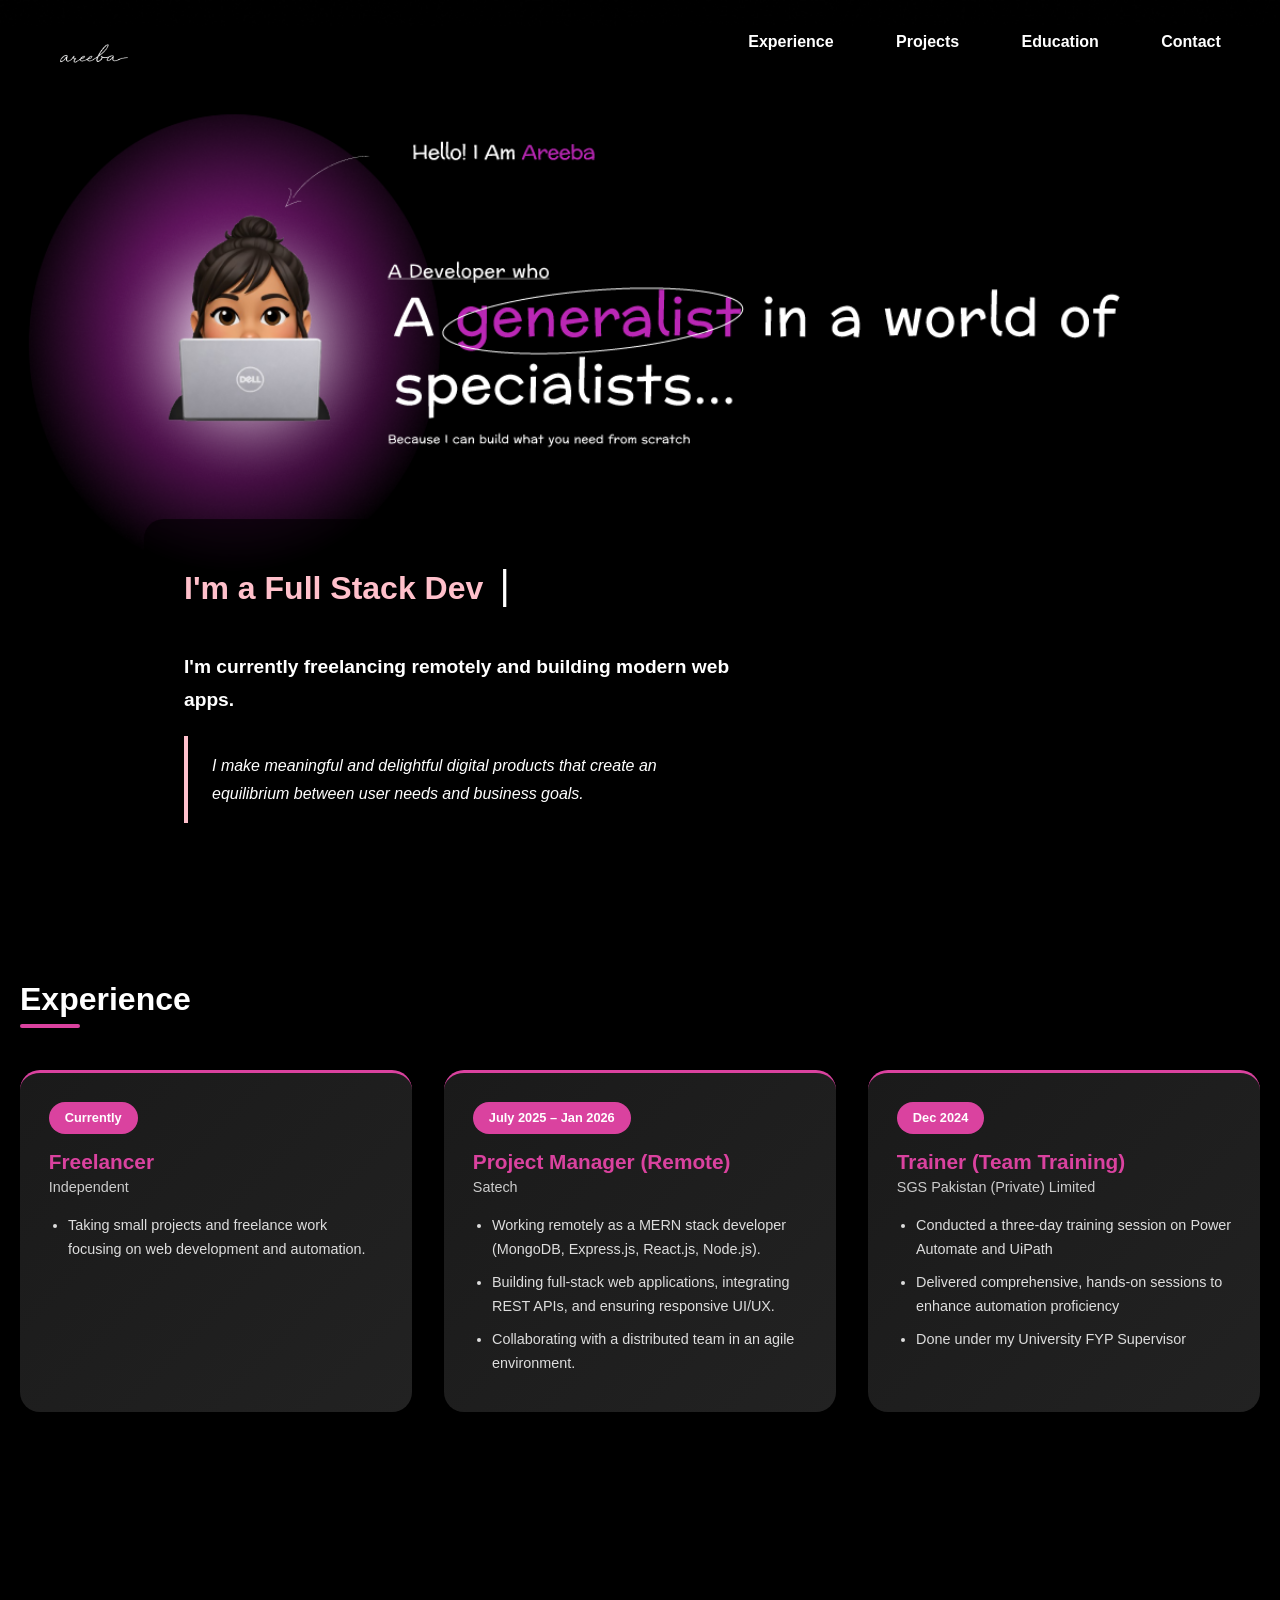
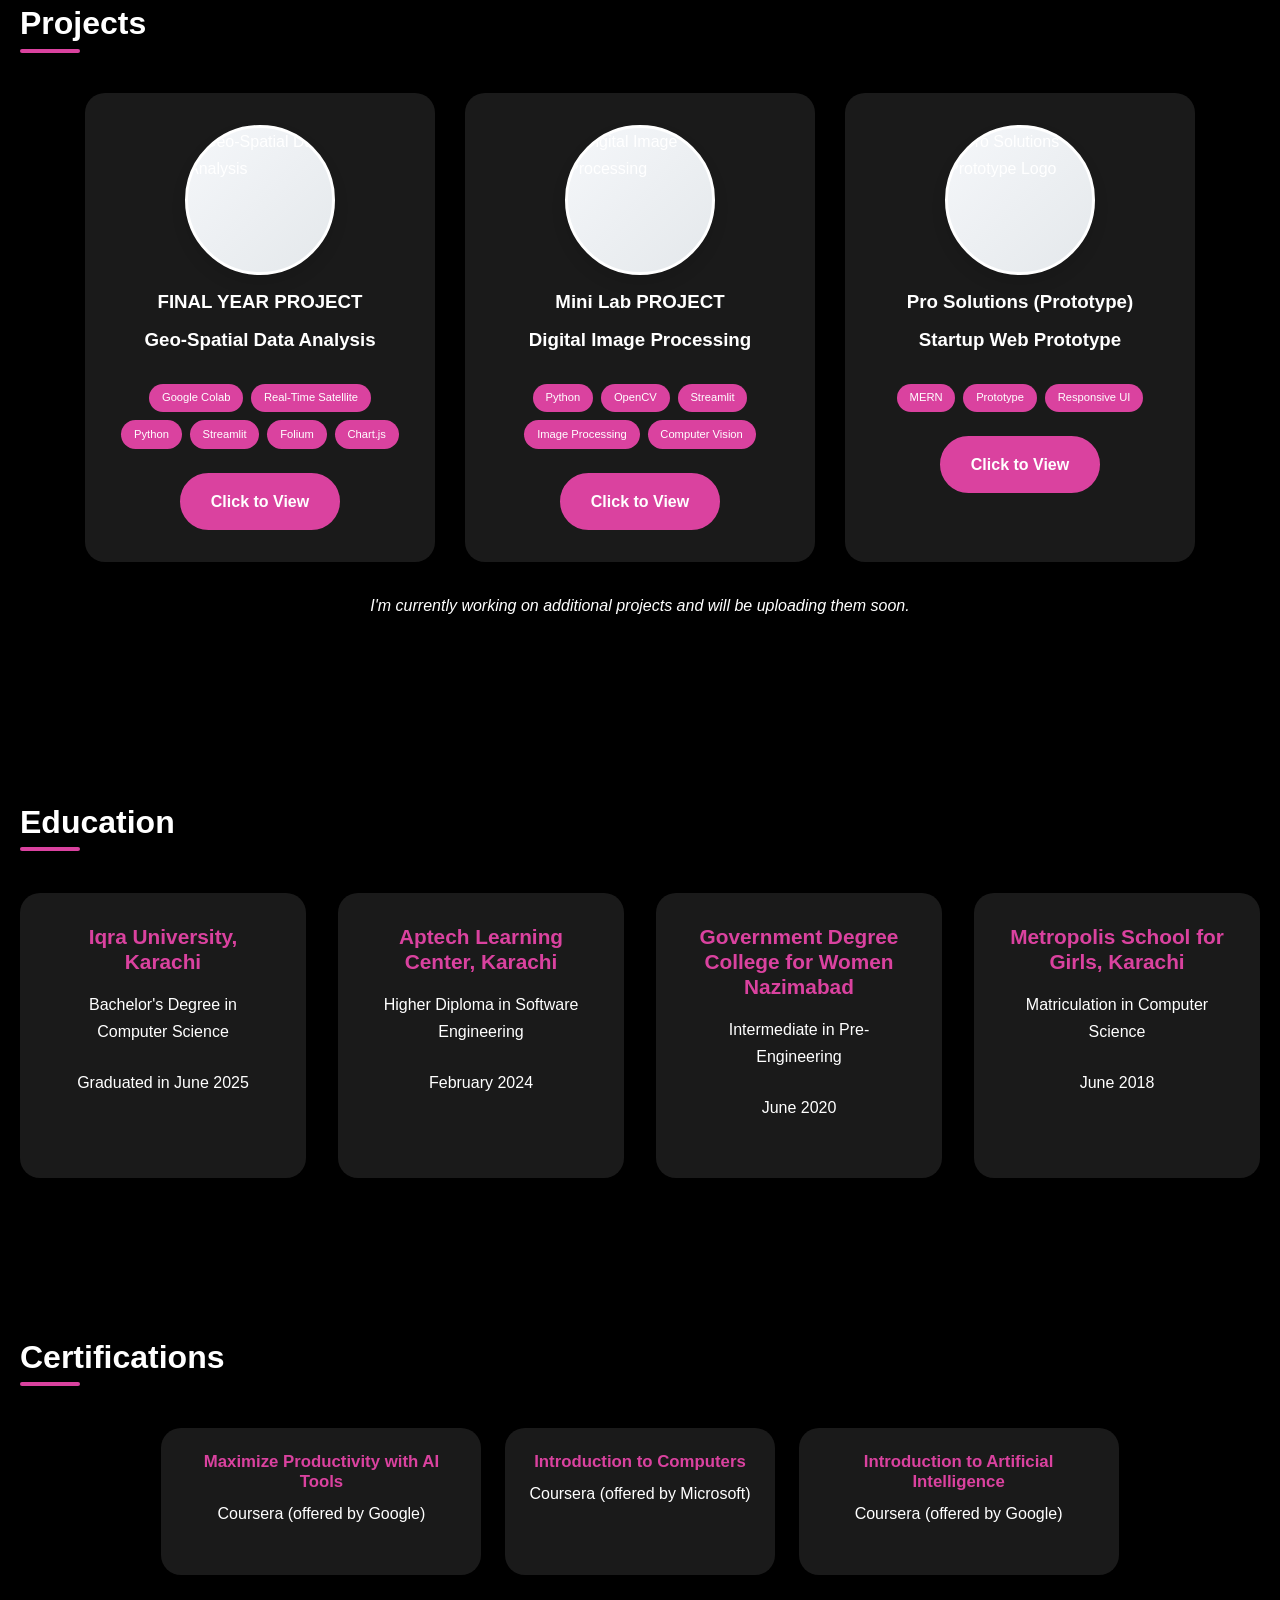
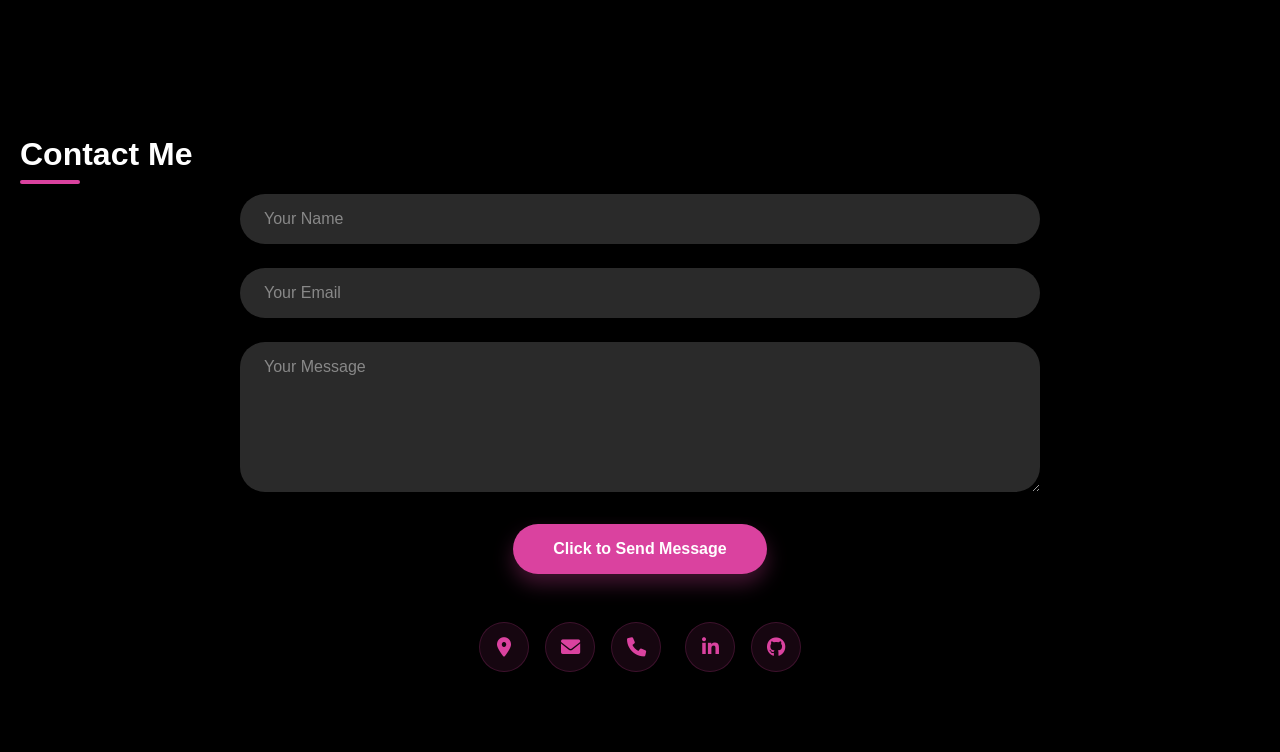
==== commit e947cf27: "Updated protfolio" ====
--- a/index.html
+++ b/index.html
@@ -228,9 +228,7 @@
         </div>
     </section>
 
-    <footer>
-        <p>&copy; 2024 Areeba Abdul Razzaq. All rights reserved.</p>
-    </footer>
+
 
     <div id="successModal" class="modal">
         <div class="modal-content">
--- a/styles.css
+++ b/styles.css
@@ -1,17 +1,16 @@
 /* ===== CIRCULAR DESIGN SYSTEM ===== */
 :root {
-  --primary: #da429f;        /* bubblegum pink */
-  --primary-light: #ffc0cb;  /* pastel pink */
-  --secondary: #9370db;      /* medium purple */
-  --accent: #00ffff;         /* bright aqua */
-  --dark: #3d3d3d;           /* dark gray */
-  --light: #fff0f5;          /* lavender blush */
-  --lighter: #ffffff;
+  --primary: #da429f;
+  --primary-light: #ffc0cb;
+  --secondary: #9370db;
+  --accent: #00ffff;
+  --dark: #1a1a1a;
+  --light: #2a2a2a;
+  --lighter: #0d0d0d;
   --transition: all 0.4s ease;
-  --shadow: 0 4px 20px rgba(0, 0, 0, 0.15);
+  --shadow: 0 4px 20px rgba(0, 0, 0, 0.3);
   --border-radius: 20px;
 }
-
 /* ===== BASE STYLES ===== */
 * {
   margin: 0;
@@ -23,10 +22,36 @@
   font-family: 'Poppins', sans-serif;
   line-height: 1.7;
   color: var(--dark);
-  background-color: var(--lighter);
+  background-color: #000000;
   overflow-x: hidden;
 }
-
+body, section, .experience-item, .project-box, .education-item, .certification-item {
+  color: #ffffff;
+}
+
+.experience-item, .project-box, .education-item, .certification-item, .form-group input, .form-group textarea {
+  background: #1a1a1a;
+  color: #ffffff;
+}
+
+.form-group input, .form-group textarea {
+  background: #2a2a2a;
+  color: #ffffff;
+  border: 1px solid #333;
+}
+
+.form-group input::placeholder, .form-group textarea::placeholder {
+  color: #888;
+}
+
+.modal-content {
+  background: #1a1a1a;
+  color: #ffffff;
+}
+
+footer {
+  background: #000000;
+}
 section {
   padding: 5rem 1.25rem;
   min-height: auto;
@@ -84,17 +109,18 @@
 }
 
 .logo a {
-  display: block;
+  display: inline-block;
 }
 
 .logo img {
-  height: 60px;
   width: auto;
-  max-width: 150px;
+  height: auto;
+  max-width: 180px;
+  max-height: 70px;
   object-fit: contain;
   transition: transform 0.3s ease;
-}
-
+  display: block;
+}
 .logo img:hover {
   transform: scale(1.05);
 }
@@ -207,85 +233,73 @@
 }
 
 /* ===== EXPERIENCE SECTION ===== */
+/* ===== EXPERIENCE SECTION - MODERN GRID CARDS ===== */
 .experience-container {
-  display: flex;
-  flex-direction: column;
-  align-items: center;
-  gap: 3rem;
-  margin-top: 3rem;
+    display: grid;
+    grid-template-columns: repeat(auto-fit, minmax(350px, 1fr));
+    gap: 2rem;
+    margin: 2rem 0;
 }
 
 .experience-item {
-  position: relative;
-  width: 100%;
-  max-width: 600px;
-  padding: 2rem;
-  border-radius: var(--border-radius);
-  background: white;
-  box-shadow: var(--shadow);
-  transition: var(--transition);
-  display: flex;
-  flex-direction: column;
-  align-items: center;
-  text-align: center;
+    background: linear-gradient(135deg, #1a1a1a 0%, #222222 100%);
+    border-radius: 20px;
+    padding: 1.8rem;
+    position: relative;
+    border-top: 3px solid var(--primary);
+    transition: all 0.3s ease;
 }
 
 .experience-item:hover {
-  transform: translateY(-10px);
-  box-shadow: 0 15px 30px rgba(218, 66, 159, 0.2);
+    transform: translateY(-8px);
+    box-shadow: 0 15px 35px rgba(218, 66, 159, 0.25);
 }
 
 .experience-date {
-  position: absolute;
-  top: -15px;
-  left: 50%;
-  transform: translateX(-50%);
-  background: var(--primary);
-  color: white;
-  padding: 0.5rem 1.5rem;
-  border-radius: 50px;
-  font-weight: 600;
-  font-size: 0.9rem;
-  box-shadow: 0 10px 20px rgba(218, 66, 159, 0.3);
-  z-index: 1;
-}
-
-.experience-content {
-  width: 100%;
+    background: var(--primary);
+    color: white;
+    padding: 0.3rem 1rem;
+    border-radius: 20px;
+    display: inline-block;
+    font-size: 0.8rem;
+    margin-bottom: 1rem;
+    font-weight: 600;
 }
 
 .experience-content h3 {
-  color: var(--primary);
-  margin-bottom: 0.5rem;
+    color: var(--primary);
+    margin-bottom: 0.3rem;
+    font-size: 1.3rem;
 }
 
 .experience-content h4 {
-  color: var(--dark);
-  font-size: 1rem;
-  margin-bottom: 1.5rem;
-  font-weight: 500;
+    color: #cccccc;
+    font-size: 0.9rem;
+    margin-bottom: 1rem;
+    font-weight: 500;
 }
 
 .experience-content ul {
-  text-align: left;
-  padding-left: 1.5rem;
-  list-style: none;
+    padding-left: 1.2rem;
+    color: #dddddd;
 }
 
 .experience-content li {
-  margin-bottom: 0.8rem;
-  position: relative;
-  padding-left: 1.5rem;
-}
-
-.experience-content li::before {
-  content: '•';
-  color: var(--primary);
-  font-weight: bold;
-  position: absolute;
-  left: 0;
-}
-
+    margin-bottom: 0.5rem;
+    font-size: 0.9rem;
+}
+
+/* Mobile responsive */
+@media (max-width: 768px) {
+    .experience-container {
+        grid-template-columns: 1fr;
+        gap: 1.5rem;
+    }
+    
+    .experience-item {
+        padding: 1.5rem;
+    }
+}
 /* ===== PROJECTS SECTION ===== */
 .projects-container {
   display: flex;
@@ -296,7 +310,7 @@
 }
 
 .project-box {
-  background: white;
+  background: #1a1a1a;
   border-radius: var(--border-radius);
   box-shadow: 0 10px 30px rgba(0, 0, 0, 0.1);
   padding: 2rem;
@@ -322,7 +336,7 @@
   flex-direction: column;
   align-items: center;
   text-decoration: none;
-  color: var(--dark);
+  color: #ffffff;
   transition: transform 0.3s ease;
 }
 
@@ -401,7 +415,7 @@
   max-width: 300px;
   padding: 2rem;
   border-radius: var(--border-radius);
-  background: white;
+  background: #1a1a1a;
   box-shadow: var(--shadow);
   transition: var(--transition);
   text-align: center;
@@ -431,7 +445,7 @@
 }
 
 .certification-item {
-  background: white;
+ background: #1a1a1a;
   padding: 1.5rem;
   border-radius: var(--border-radius);
   box-shadow: var(--shadow);
@@ -478,7 +492,7 @@
   font-family: inherit;
   font-size: 1rem;
   transition: var(--transition);
-  background: white;
+  background: #2a2a2a;
   box-shadow: var(--shadow);
 }
 
@@ -603,7 +617,7 @@
 }
 
 .modal-content {
-  background: white;
+  background: #1a1a1a;
   padding: 3rem;
   border-radius: var(--border-radius);
   text-align: center;
